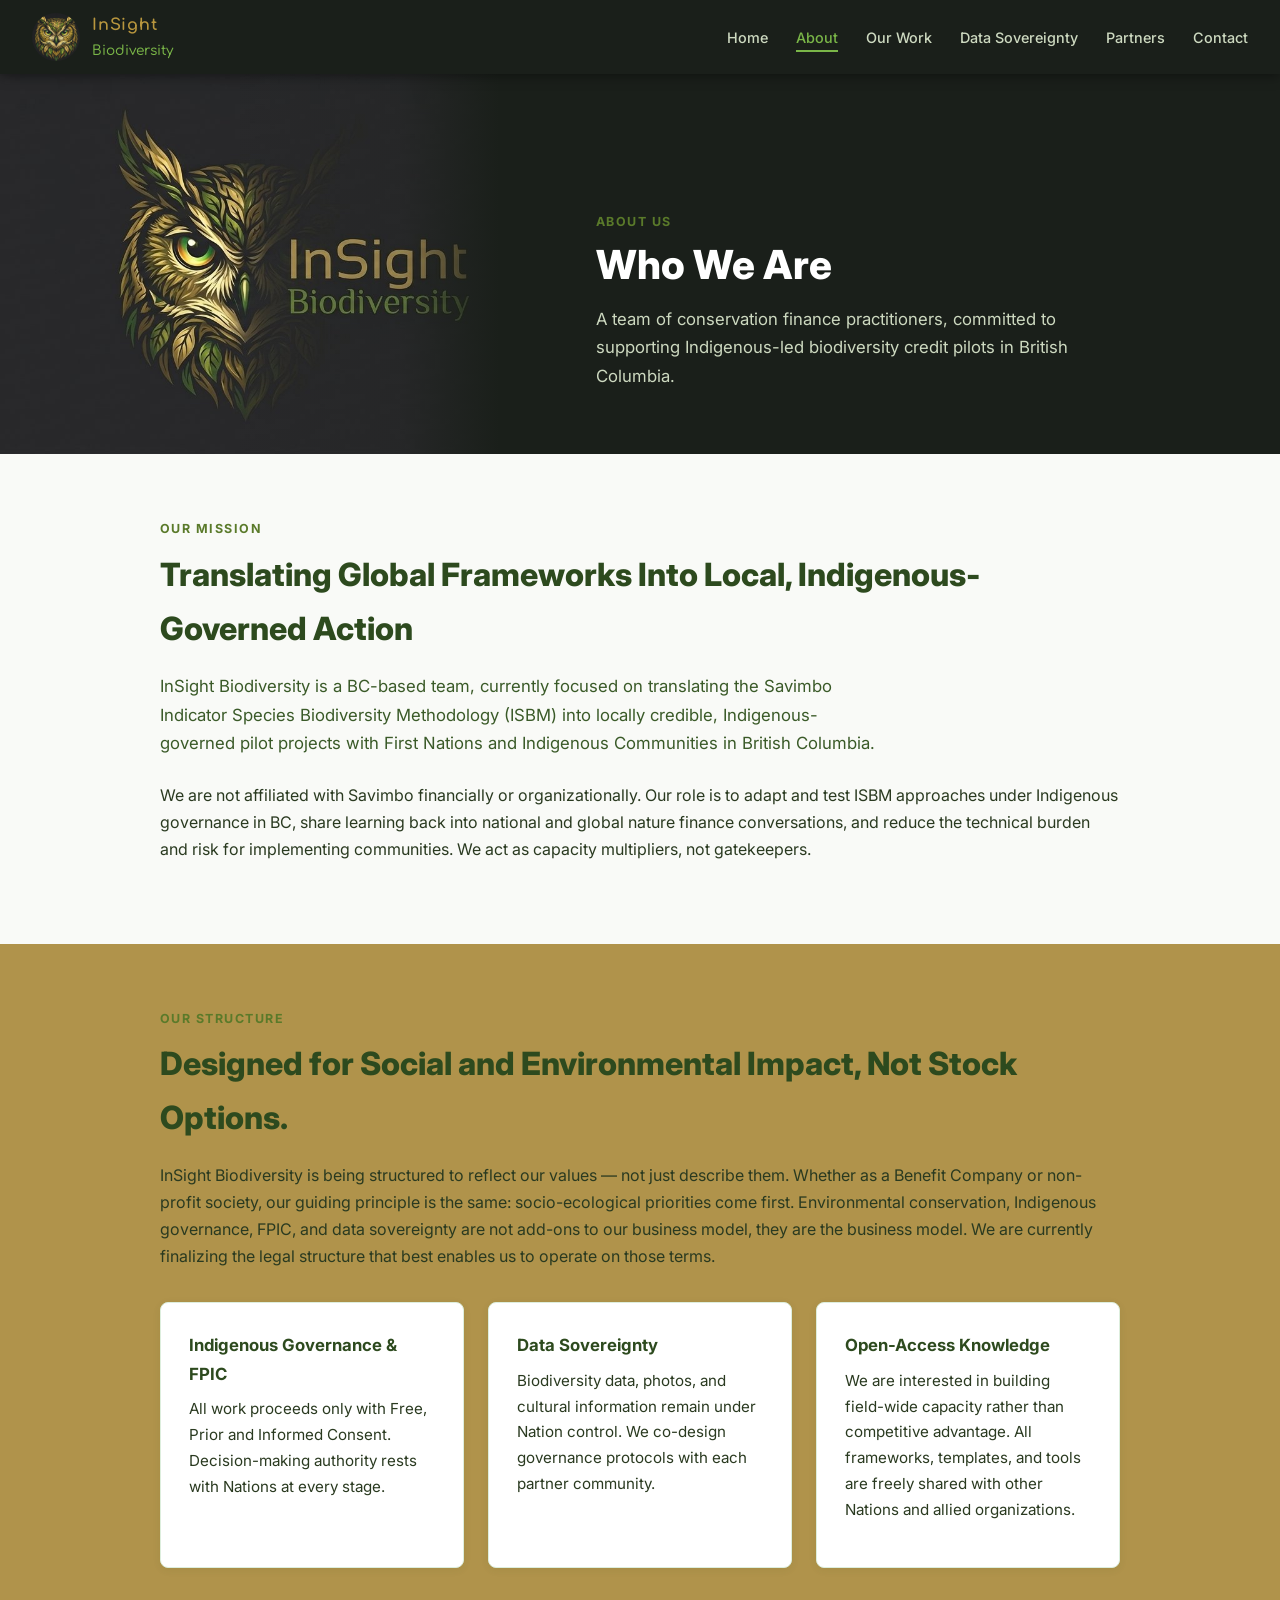
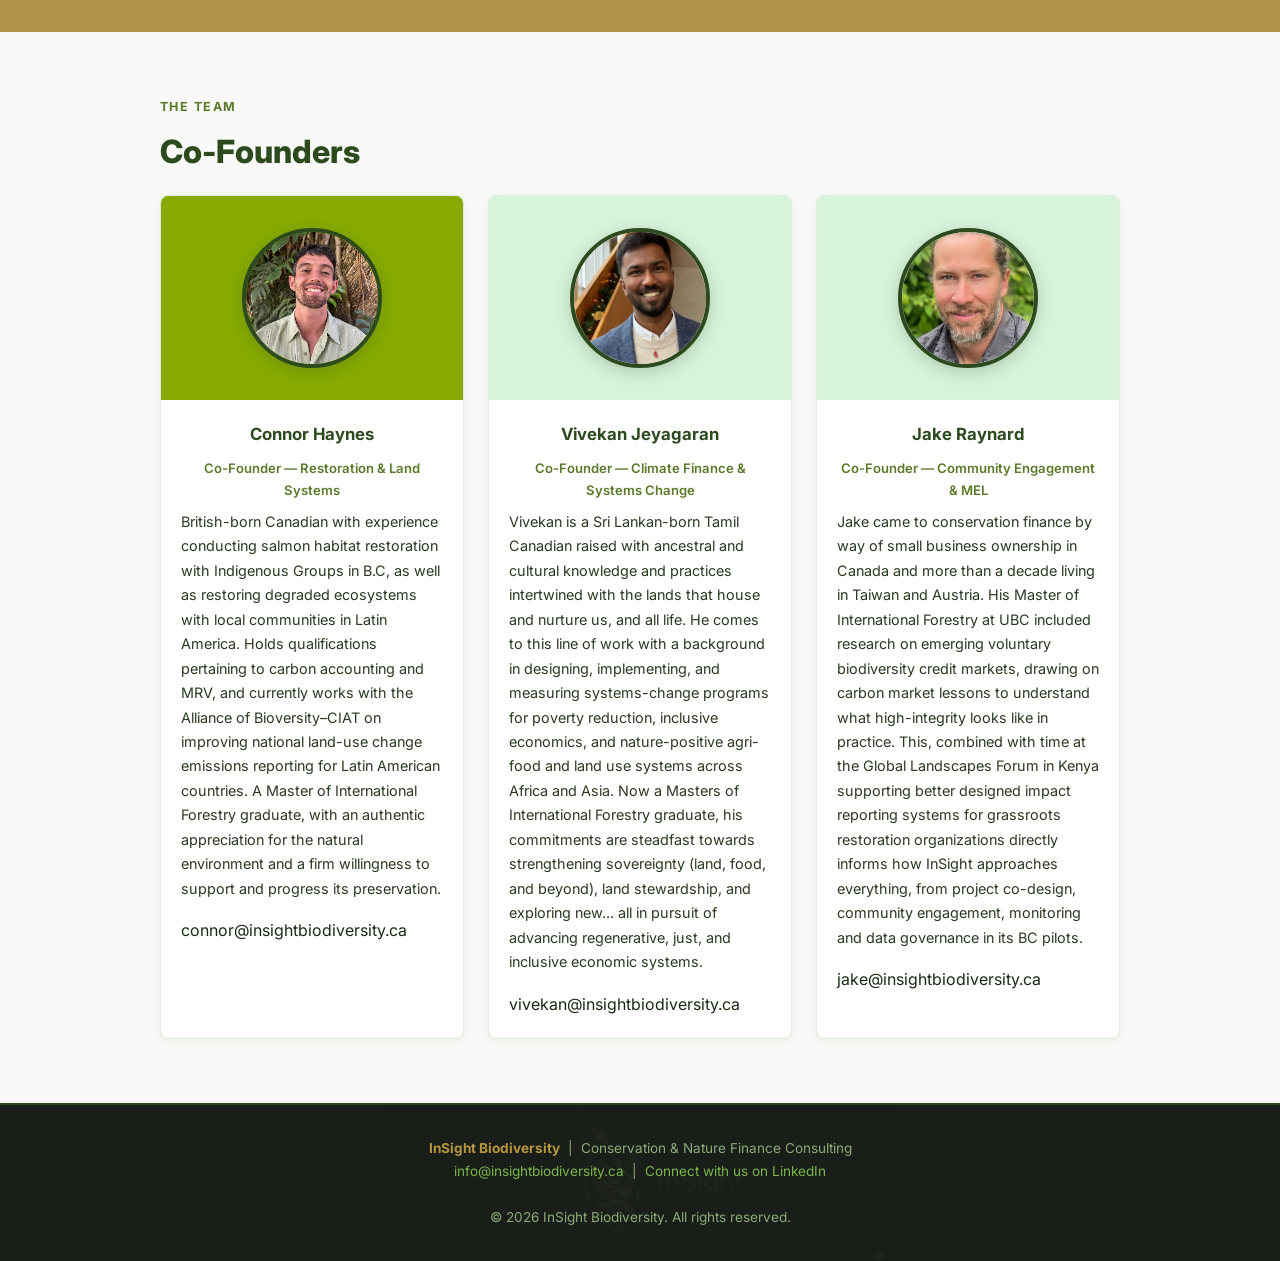
==== about.html @ 45c761d5 "Update about.html" ====
<!DOCTYPE html>
<html lang="en">
<head>
  <meta charset="UTF-8">
  <meta name="viewport" content="width=device-width, initial-scale=1.0">
  <title>Home &mdash; InSight Biodiversity</title>
  <link rel="stylesheet" href="style.css">
  <link rel="preconnect" href="https://fonts.googleapis.com">
  <link rel="preconnect" href="https://fonts.gstatic.com" crossorigin>
  <link href="https://fonts.googleapis.com/css2?family=Comfortaa:wght@300..700&family=Inter:wght@400;500;600;700;800&display=swap" rel="stylesheet">
</head>
<body>
<nav>
  <div class="nav-logo">
    <img src="owl-logo-close.jpg" alt="InSight Biodiversity">
    <div class="nav-logo-text">
     <div class="top" style="font-family:'Comfortaa', sans-serif;">InSight</div>
<div class="bottom" style="font-family:'Comfortaa', sans-serif;">Biodiversity</div>

    </div>
  </div>
  <ul class="nav-links" id="navLinks">
    <li><a href="index.html">Home</a></li>
<li><a href="about.html" class="active">About</a></li>
<li><a href="work.html">Our Work</a></li>
<li><a href="data-sovereignty.html">Data Sovereignty</a></li>
<li><a href="partners.html">Partners</a></li>
<li><a href="contact.html">Contact</a></li>
  </ul>
  <div class="nav-toggle" onclick="document.getElementById('navLinks').classList.toggle('open')">
    <span></span><span></span><span></span>
  </div>
</nav>
<section style="background:var(--dark);padding:0;overflow:hidden;">
  <div style="display:flex;flex-wrap:wrap;min-height:380px;">
    <!-- Left: owl image panel -->
    <div style="flex:0 0 500px;min-height:380px;
                background:url('owl-logo.jpg') center/cover no-repeat;
                position:relative;order:0;">
      <div style="position:absolute;inset:0;
                  background:linear-gradient(to left,var(--dark) 0%,rgba(26,31,26,0.15) 20%,rgba(26,31,26,0.0) 55%);"></div>
    </div>
    <!-- Right: text -->
    <div style="flex:1 1 340px;padding:4rem 3rem 4rem 6rem;display:flex;
                flex-direction:column;justify-content:flex-end;order:1;">
      <p class="section-label">About Us</p>
      <h1 style="color:white;font-size:clamp(1.6rem,3.2vw,2.5rem);
                 font-weight:800;line-height:1.2;margin-bottom:1rem;">Who We Are</h1>
      <p style="color:#cdd9c0;font-size:1.05rem;max-width:500px;margin-bottom:0;">A team of conservation finance practitioners, committed to supporting Indigenous-led biodiversity credit pilots in British Columbia.</p>
      
    </div>
  </div>
</section>
<section>
  <div class="section-inner">
    <p class="section-label">Our Mission</p>
    <h2>Translating Global Frameworks Into Local, Indigenous-Governed Action</h2>
    <p class="lead">InSight Biodiversity is a BC-based team, currently focused on translating the Savimbo Indicator Species Biodiversity Methodology (ISBM) into locally credible, Indigenous-governed pilot projects with First Nations and Indigenous Communities in British Columbia.</p>
    <p>We are not affiliated with Savimbo financially or organizationally. Our role is to adapt and test ISBM approaches under Indigenous governance in BC, share learning back into national and global nature finance conversations, and reduce the technical burden and risk for implementing communities. We act as capacity multipliers, not gatekeepers.</p>
  </div>
</section>

<section class="section-light" style="background:#b0934b;">
  <div class="section-inner">
    <p class="section-label">Our Structure</p>
    <h2>Designed for Social and Environmental Impact, Not Stock Options.

 </h2>
    <p>InSight Biodiversity is being structured to reflect our values — not just describe them. Whether as a Benefit Company or non-profit society, our guiding principle is the same: socio-ecological priorities come first. Environmental conservation, Indigenous governance, FPIC, and data sovereignty are not add-ons to our business model, they are the business model. We are currently finalizing the legal structure that best enables us to operate on those terms.</p>
    <div class="card-grid-2" style="margin-top:2rem">
      <div class="card"><h3>Indigenous Governance &amp; FPIC</h3><p>All work proceeds only with Free, Prior and Informed Consent. Decision-making authority rests with Nations at every stage.</p></div>
      <div class="card"><h3>Data Sovereignty</h3><p>Biodiversity data, photos, and cultural information remain under Nation control. We co-design governance protocols with each partner community.</p></div>
      <div class="card"><h3>Open-Access Knowledge</h3><p>We are interested in building field-wide capacity rather than competitive advantage. All frameworks, templates, and tools are freely shared with other Nations and allied organizations.</p></div>
      
    </div>
  </div>
</section>

<section>
  <div class="section-inner">
    <p class="section-label">The Team</p>
    <h2>Co-Founders</h2>
    <div class="team-grid">
      <div class="team-card">
        <div style="background:#88AA00;padding:2rem;text-align:center;">
          <img src="connor-haynes.jpg" alt="Connor Haynes" style="width:140px;height:140px;object-fit:cover;border-radius:50%;display:block;margin:0 auto;border:4px solid var(--forest);box-shadow:0 4px 16px rgba(45,74,30,0.25);">
        </div>
        <div class="team-info">
          <h3 style="text-align:center">Connor Haynes</h3>
          <p class="role" style="text-align:center">Co-Founder &mdash; Restoration &amp; Land Systems</p>
          <p style="font-size:0.9rem">British-born Canadian with experience conducting salmon habitat restoration with Indigenous Groups in B.C, as well as restoring degraded ecosystems with local communities in Latin America. Holds qualifications pertaining to carbon accounting and MRV, and currently works with the Alliance of Bioversity–CIAT on improving national land-use change emissions reporting for Latin American countries. A Master of International Forestry graduate, with an authentic appreciation for the natural environment and a firm willingness to support and progress its preservation.</p>
       <a href="mailto:connor@insightbiodiversity.ca">connor@insightbiodiversity.ca</a>
        </div>
      </div>
      <div class="team-card">
        <div style="background:var(--light);padding:2rem;text-align:center;">
          <img src="vivekan-jeyagaran.jpg" alt="Vivekan Jeyagaran" style="width:140px;height:140px;object-fit:cover;border-radius:50%;display:block;margin:0 auto;border:4px solid var(--forest);box-shadow:0 4px 16px rgba(45,74,30,0.25);">
        </div>
        <div class="team-info">
          <h3 style="text-align:center">Vivekan Jeyagaran</h3>
          <p class="role" style="text-align:center">Co-Founder &mdash; Climate Finance &amp; Systems Change</p>
          <p style="font-size:0.9rem">Vivekan is a Sri Lankan-born Tamil Canadian raised with ancestral and cultural knowledge and practices intertwined with the lands that house and nurture us, and all life. He comes to this line of work with a background in designing, implementing, and measuring systems-change programs for poverty reduction, inclusive economics, and nature-positive agri-food and land use systems across Africa and Asia. Now a Masters of International Forestry graduate, his commitments are steadfast towards strengthening sovereignty (land, food, and beyond), land stewardship, and exploring new... all in pursuit of advancing regenerative, just, and inclusive economic systems.</p>
       <a href="mailto:vivekan@insightbiodiversity.ca">vivekan@insightbiodiversity.ca</a>
        </div>
      </div>
      <div class="team-card">
        <div style="background:var(--light);padding:2rem;text-align:center;">
          <img src="jake-raynard.jpg" alt="Jake Raynard" style="width:140px;height:140px;object-fit:cover;border-radius:50%;display:block;margin:0 auto;border:4px solid var(--forest);box-shadow:0 4px 16px rgba(45,74,30,0.25);">
        </div>
        <div class="team-info">
          <h3 style="text-align:center">Jake Raynard</h3>
          <p class="role" style="text-align:center">Co-Founder &mdash; Community Engagement &amp; MEL</p>
          <p style="font-size:0.9rem">Jake came to conservation finance by way of small business ownership in Canada and more than a decade living in Taiwan and Austria. His Master of International Forestry at UBC included research on emerging voluntary biodiversity credit markets, drawing on carbon market lessons to understand what high-integrity looks like in practice. This, combined with time at the Global Landscapes Forum in Kenya supporting better designed impact reporting systems for grassroots restoration organizations directly informs how InSight approaches everything, from project co-design, community engagement, monitoring and data governance in its BC pilots.</p>
       <a href="mailto:jake@insightbiodiversity.ca">jake@insightbiodiversity.ca</a>
        </div>
         
      </div>
    </div>
  </div>
</section>

<footer style="position:relative;overflow:hidden;">
  <div style="position:absolute;inset:0;background:url('owl-logo.jpg') center/40% no-repeat;opacity:0.04;pointer-events:none;"></div>
  <div style="position:relative;z-index:1;">
    <strong>InSight Biodiversity</strong> &nbsp;|&nbsp; Conservation & Nature Finance Consulting<br>
    <a href="mailto:info@insightbiodiversity.ca">info@insightbiodiversity.ca</a>
    &nbsp;|&nbsp;
    <a href="https://www.linkedin.com/company/insight-biodiversity/">Connect with us on LinkedIn</a><br><br>
    &copy; 2026 InSight Biodiversity. All rights reserved.
  </div>
</footer>
</body>
</html>
---- style.css ----
*, *::before, *::after { box-sizing: border-box; margin: 0; padding: 0; }
html { scroll-behavior: smooth; }
body { font-family: 'Inter', 'Segoe UI', Arial, sans-serif; background: #f9faf7; color: #1a2a14; line-height: 1.7; font-size: 16px; }
a { color: inherit; text-decoration: none; }
img { max-width: 100%; display: block; }
:root { --dark:#1a1f1a; --forest:#2d4a1e; --mid:#5a7a2a; --gold:#b8963e; --lime:#7ab648; --light:#d8f3dc; --offwhite:#f9faf7; --white:#ffffff; }

nav { position:sticky; top:0; z-index:100; background:var(--dark); display:flex; align-items:center; justify-content:space-between; padding:0.75rem 2rem; box-shadow:0 2px 12px rgba(0,0,0,0.4); }
.nav-logo { display:flex; align-items:center; gap:0.75rem; }
.nav-logo img { height:48px; width:48px; border-radius:50%; object-fit:cover; }
.nav-logo-text .top { font-size:1rem; font-weight:700; color:var(--gold); letter-spacing:0.05em; }
.nav-logo-text .bottom { font-size:0.85rem; font-weight:500; color:var(--lime); }
.nav-links { display:flex; gap:1.75rem; list-style:none; }
.nav-links a { color:#cdd9c0; font-size:0.9rem; font-weight:500; padding:0.25rem 0; border-bottom:2px solid transparent; transition:color 0.2s,border-color 0.2s; }
.nav-links a:hover, .nav-links a.active { color:var(--lime); border-bottom-color:var(--lime); }
.nav-toggle { display:none; flex-direction:column; gap:5px; cursor:pointer; }
.nav-toggle span { display:block; width:26px; height:2px; background:var(--gold); border-radius:2px; }

.hero { background:linear-gradient(135deg,var(--dark) 0%,var(--forest) 60%,var(--mid) 100%); color:var(--white); padding:6rem 2rem 5rem; text-align:center; }
.hero-inner { max-width:780px; margin:0 auto; }
.hero h1 { font-size:clamp(1.8rem,4vw,2.8rem); font-weight:800; line-height:1.2; margin-bottom:1rem; }
.hero h1 span { color:var(--lime); }
.hero .sub { font-size:1.05rem; color:#cdd9c0; max-width:600px; margin:0 auto 2rem; }
.btn { display:inline-block; padding:0.75rem 2rem; border-radius:4px; font-weight:700; font-size:0.95rem; cursor:pointer; transition:opacity 0.2s; border:none; }
.btn:hover { opacity:0.85; }
.btn-primary { background:var(--lime); color:var(--dark); }
.btn-outline { background:transparent; color:var(--lime); border:2px solid var(--lime); margin-left:1rem; }

section { padding:4rem 2rem; }
.section-inner { max-width:960px; margin:0 auto; }
.section-label { font-size:0.78rem; font-weight:700; letter-spacing:0.12em; text-transform:uppercase; color:var(--mid); margin-bottom:0.5rem; }
h2 { font-size:clamp(1.4rem,3vw,2rem); font-weight:800; color:var(--forest); margin-bottom:1rem; }
h3 { font-size:1.05rem; font-weight:700; color:var(--forest); margin-bottom:0.5rem; }
p { margin-bottom:1rem; color:#2a3a20; }
.lead { font-size:1.05rem; color:#3a5a28; max-width:720px; margin-bottom:1.5rem; }

.card-grid-3 { display:grid; grid-template-columns:repeat(auto-fit,minmax(240px,1fr)); gap:1.5rem; }
.card-grid-2 { display:grid; grid-template-columns:repeat(auto-fit,minmax(300px,1fr)); gap:1.5rem; }
.card { background:var(--white); border-radius:8px; padding:1.75rem; border:1px solid #ddeedd; box-shadow:0 2px 8px rgba(45,74,30,0.07); transition:transform 0.2s,box-shadow 0.2s; }
.card:hover { transform:translateY(-3px); box-shadow:0 6px 18px rgba(45,74,30,0.13); }
.card-icon { font-size:1.8rem; margin-bottom:0.75rem; }
.card h3 { color:var(--forest); }
.card p { font-size:0.95rem; }

.callout { background:var(--forest); color:var(--white); border-left:5px solid var(--gold); border-radius:6px; padding:1.5rem 2rem; margin:2rem 0; font-size:1.05rem; font-style:italic; line-height:1.6; }
.callout cite { display:block; margin-top:0.75rem; font-size:0.85rem; font-style:normal; color:var(--lime); }

.steps { display:flex; flex-wrap:wrap; gap:1.25rem; margin:2rem 0; }
.step { flex:1 1 180px; background:var(--light); border-radius:8px; padding:1.25rem; text-align:center; }
.step-num { display:inline-block; width:36px; height:36px; border-radius:50%; background:var(--forest); color:var(--white); font-weight:800; line-height:36px; font-size:0.95rem; margin-bottom:0.75rem; }
.step h3 { font-size:0.95rem; }

.team-grid { display:grid; grid-template-columns:repeat(auto-fit,minmax(260px,1fr)); gap:1.5rem; }
.team-card { background:var(--white); border-radius:8px; overflow:hidden; border:1px solid #ddeedd; box-shadow:0 2px 8px rgba(45,74,30,0.07); }
.team-photo { background:var(--light); height:160px; display:flex; align-items:center; justify-content:center; color:var(--mid); font-size:0.85rem; font-style:italic; }
.team-info { padding:1.25rem; }
.team-info .role { font-size:0.82rem; color:var(--mid); font-weight:600; margin-bottom:0.5rem; }

.partner-cards { display:flex; flex-wrap:wrap; gap:1.5rem; margin-top:1.5rem; }
.partner-card { background:var(--white); border:1px solid #ddeedd; border-radius:8px; padding:1.5rem 2rem; box-shadow:0 2px 8px rgba(45,74,30,0.07); min-width:200px; }
.partner-card h3 { color:var(--forest); margin-bottom:0.4rem; }
.partner-card p { font-size:0.9rem; margin:0; }

.ocap-grid { display:grid; grid-template-columns:repeat(auto-fit,minmax(200px,1fr)); gap:1.25rem; margin:1.5rem 0; }
.ocap-card { background:var(--forest); color:var(--white); border-radius:8px; padding:1.5rem; }
.ocap-card .letter { font-size:2.5rem; font-weight:900; color:var(--lime); line-height:1; margin-bottom:0.5rem; }
.ocap-card h3 { color:var(--white); font-size:1rem; margin-bottom:0.4rem; }
.ocap-card p { color:#cdd9c0; font-size:0.9rem; margin:0; }

.care-grid { display:grid; grid-template-columns:repeat(auto-fit,minmax(200px,1fr)); gap:1.25rem; margin:1.5rem 0; }
.care-card { background:var(--light); border-radius:8px; padding:1.5rem; border-left:4px solid var(--gold); }
.care-card .letter { font-size:2rem; font-weight:900; color:var(--gold); line-height:1; margin-bottom:0.5rem; }
.care-card h3 { color:var(--forest); font-size:1rem; margin-bottom:0.4rem; }
.care-card p { color:#3a5a28; font-size:0.9rem; margin:0; }

.contact-form { background:var(--white); border-radius:8px; padding:2rem; border:1px solid #ddeedd; max-width:600px; }
.form-group { margin-bottom:1.25rem; }
label { display:block; font-size:0.88rem; font-weight:600; color:var(--forest); margin-bottom:0.4rem; }
input, textarea { width:100%; padding:0.65rem 0.9rem; border:1px solid #ccddc0; border-radius:4px; font-family:inherit; font-size:0.95rem; color:var(--dark); background:var(--offwhite); transition:border-color 0.2s; }
input:focus, textarea:focus { outline:none; border-color:var(--mid); }
textarea { min-height:130px; resize:vertical; }

.section-dark { background:var(--dark); color:var(--white); }
.section-dark h2 { color:var(--lime); }
.section-dark h3 { color:var(--gold); }
.section-dark p { color:#cdd9c0; }
.section-dark .section-label { color:var(--gold); }
.section-light { background:var(--light); }

footer { background:var(--dark); color:#8aaa78; text-align:center; padding:2rem; font-size:0.85rem; border-top:2px solid var(--forest); }
footer a { color:var(--lime); }
footer strong { color:var(--gold); }

@media (max-width:700px) {
  .nav-links { display:none; flex-direction:column; position:absolute; top:68px; left:0; right:0; background:var(--dark); padding:1rem 2rem; gap:1rem; }
  .nav-links.open { display:flex; }
  .nav-toggle { display:flex; }
  .steps { flex-direction:column; }
}
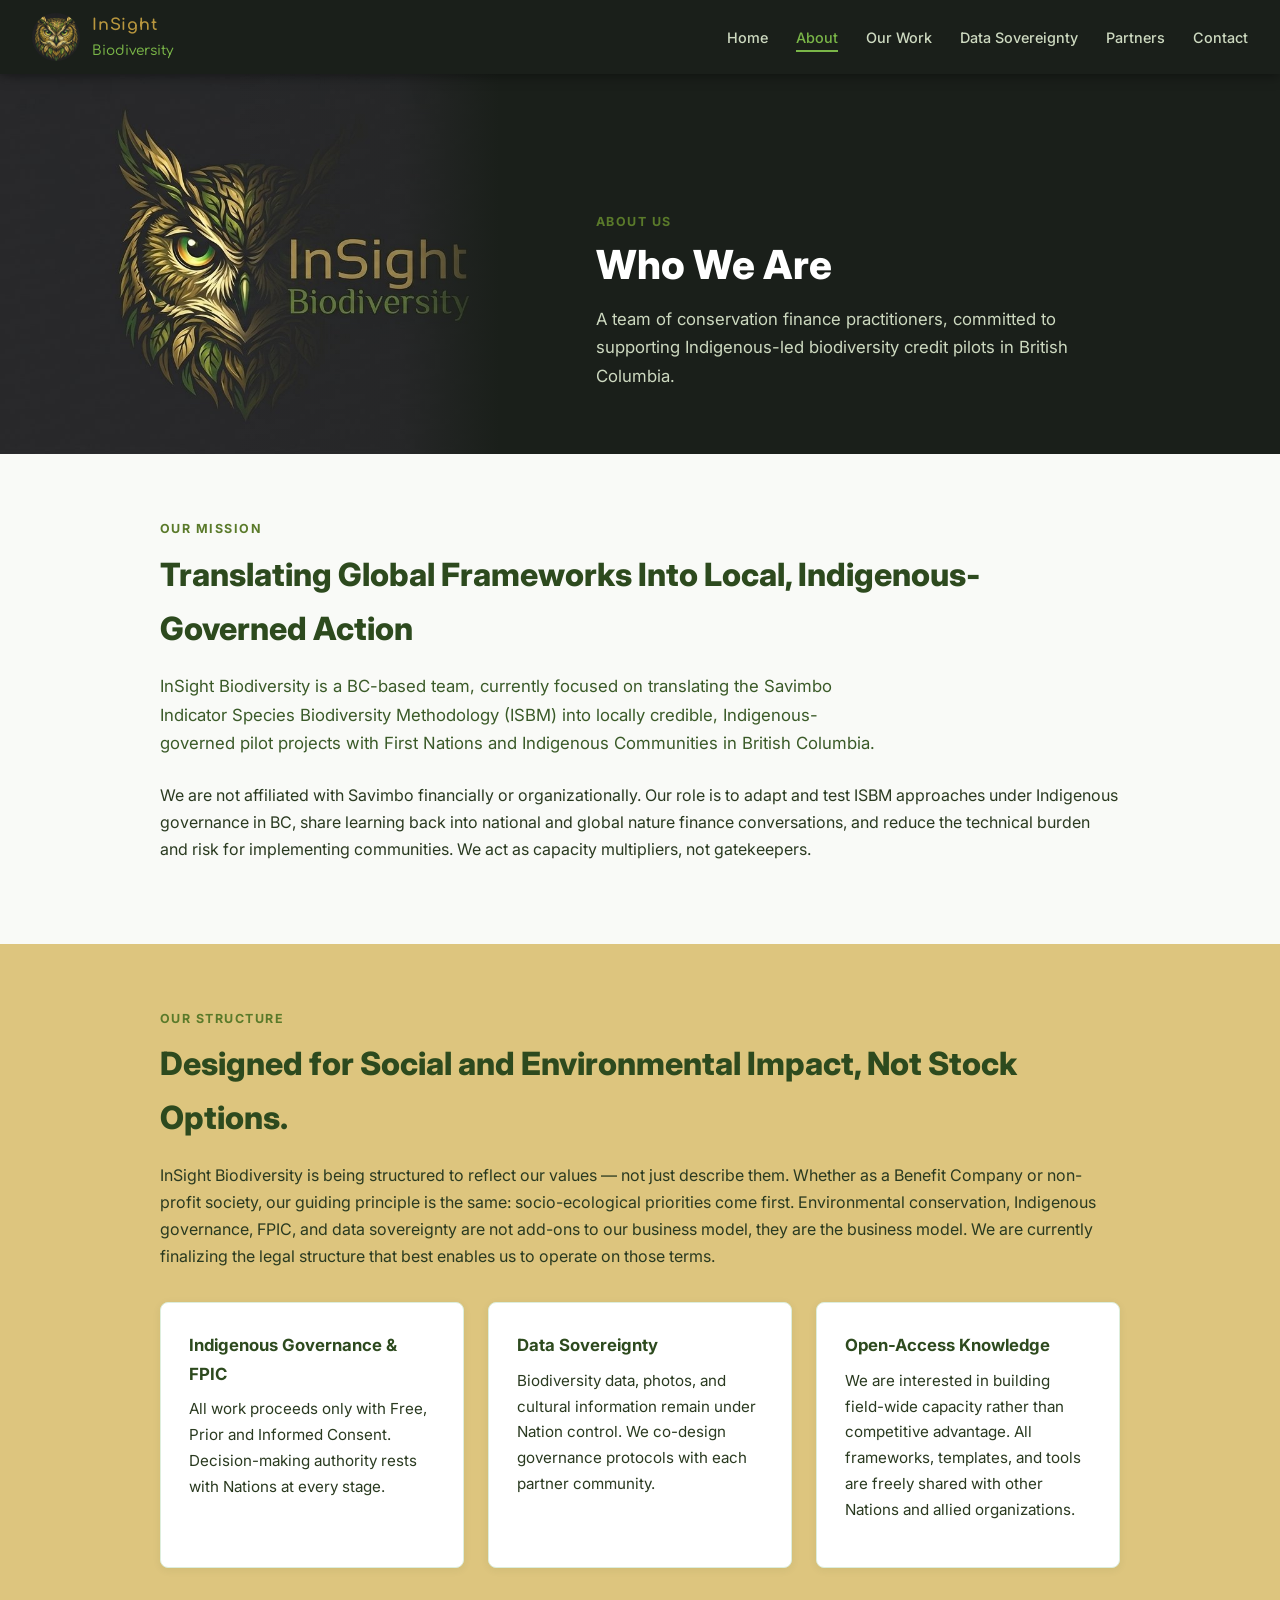
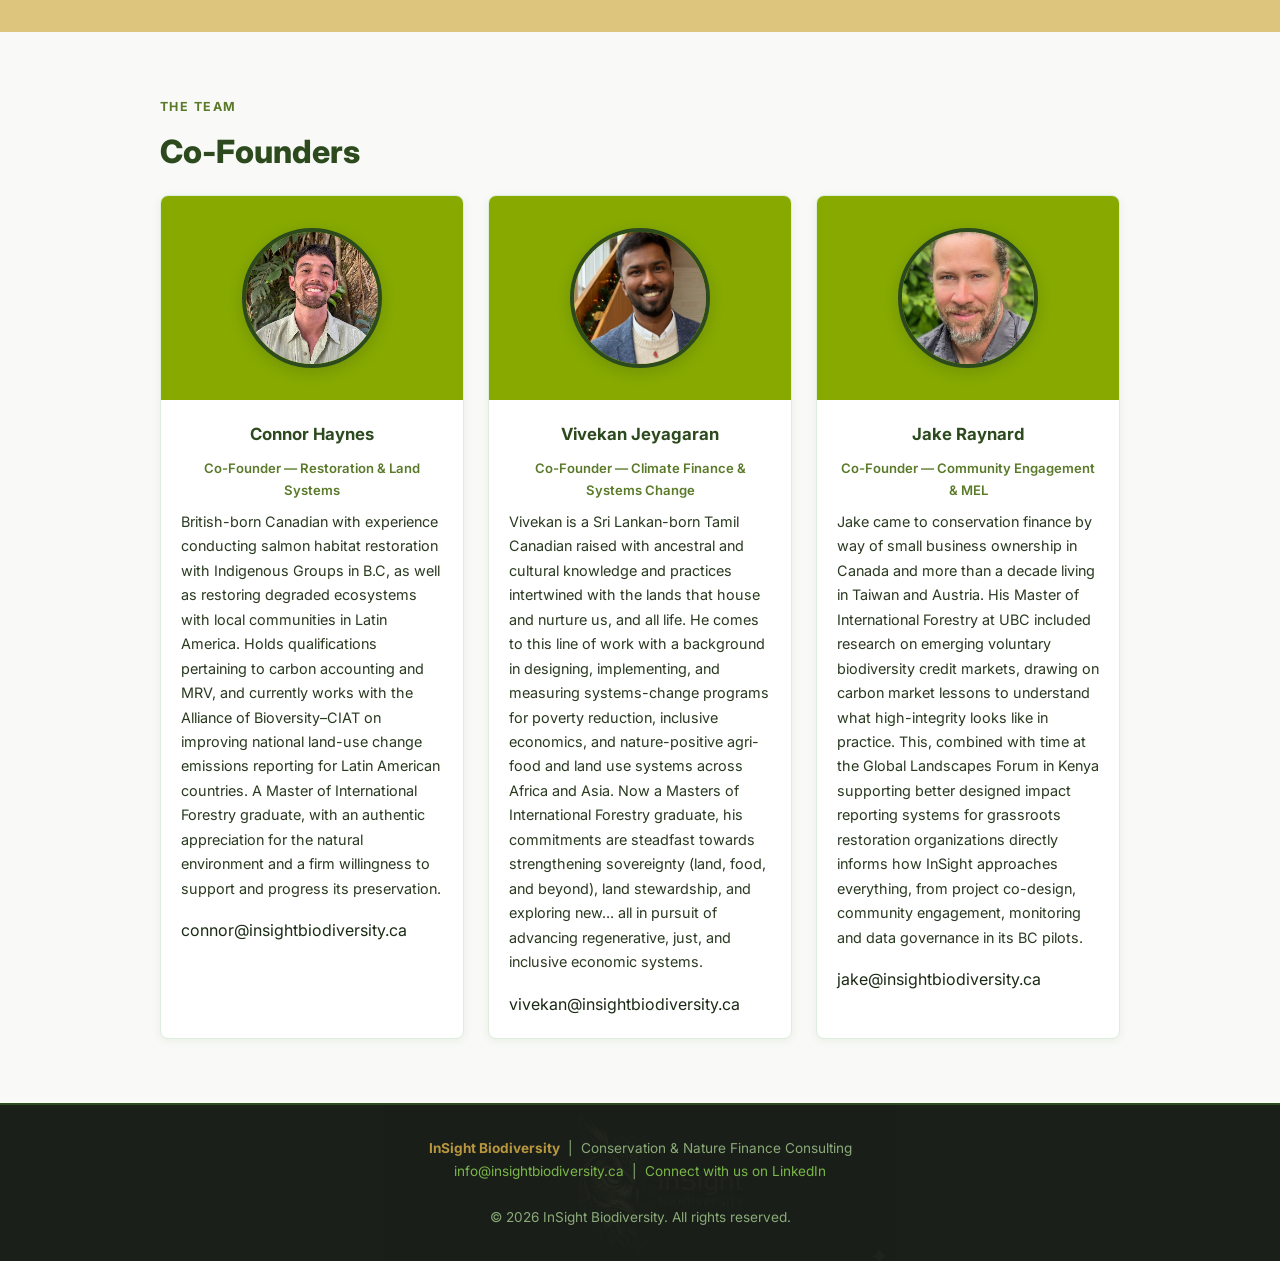
==== commit 162530d5: "Update about.html" ====
--- a/about.html
+++ b/about.html
@@ -60,7 +60,7 @@
   </div>
 </section>
 
-<section class="section-light" style="background:#b0934b;">
+<section class="section-light" style="background:#ddc57e;">
   <div class="section-inner">
     <p class="section-label">Our Structure</p>
     <h2>Designed for Social and Environmental Impact, Not Stock Options.
@@ -93,7 +93,7 @@
         </div>
       </div>
       <div class="team-card">
-        <div style="background:var(--light);padding:2rem;text-align:center;">
+        <div style="background:#88AA00;padding:2rem;text-align:center;">
           <img src="vivekan-jeyagaran.jpg" alt="Vivekan Jeyagaran" style="width:140px;height:140px;object-fit:cover;border-radius:50%;display:block;margin:0 auto;border:4px solid var(--forest);box-shadow:0 4px 16px rgba(45,74,30,0.25);">
         </div>
         <div class="team-info">
@@ -104,7 +104,7 @@
         </div>
       </div>
       <div class="team-card">
-        <div style="background:var(--light);padding:2rem;text-align:center;">
+        <div style="background:#88AA00;padding:2rem;text-align:center;">
           <img src="jake-raynard.jpg" alt="Jake Raynard" style="width:140px;height:140px;object-fit:cover;border-radius:50%;display:block;margin:0 auto;border:4px solid var(--forest);box-shadow:0 4px 16px rgba(45,74,30,0.25);">
         </div>
         <div class="team-info">
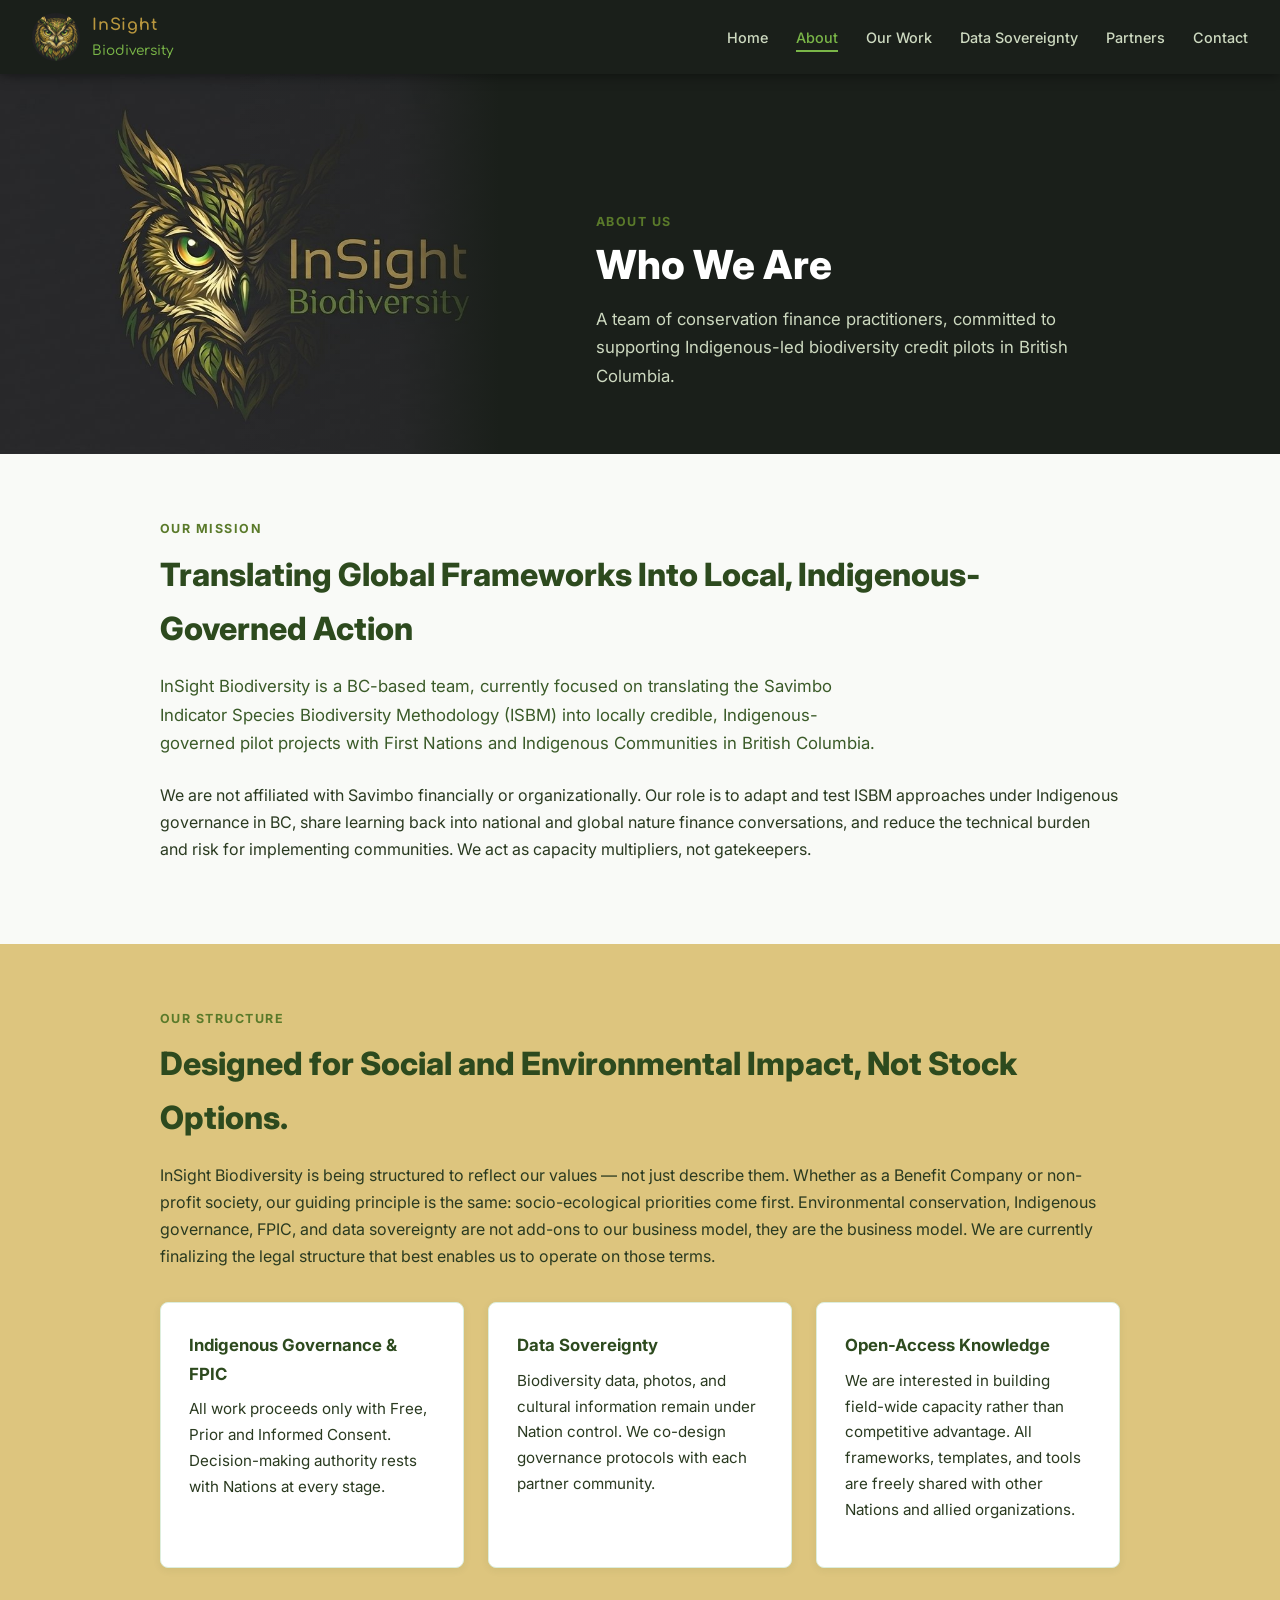
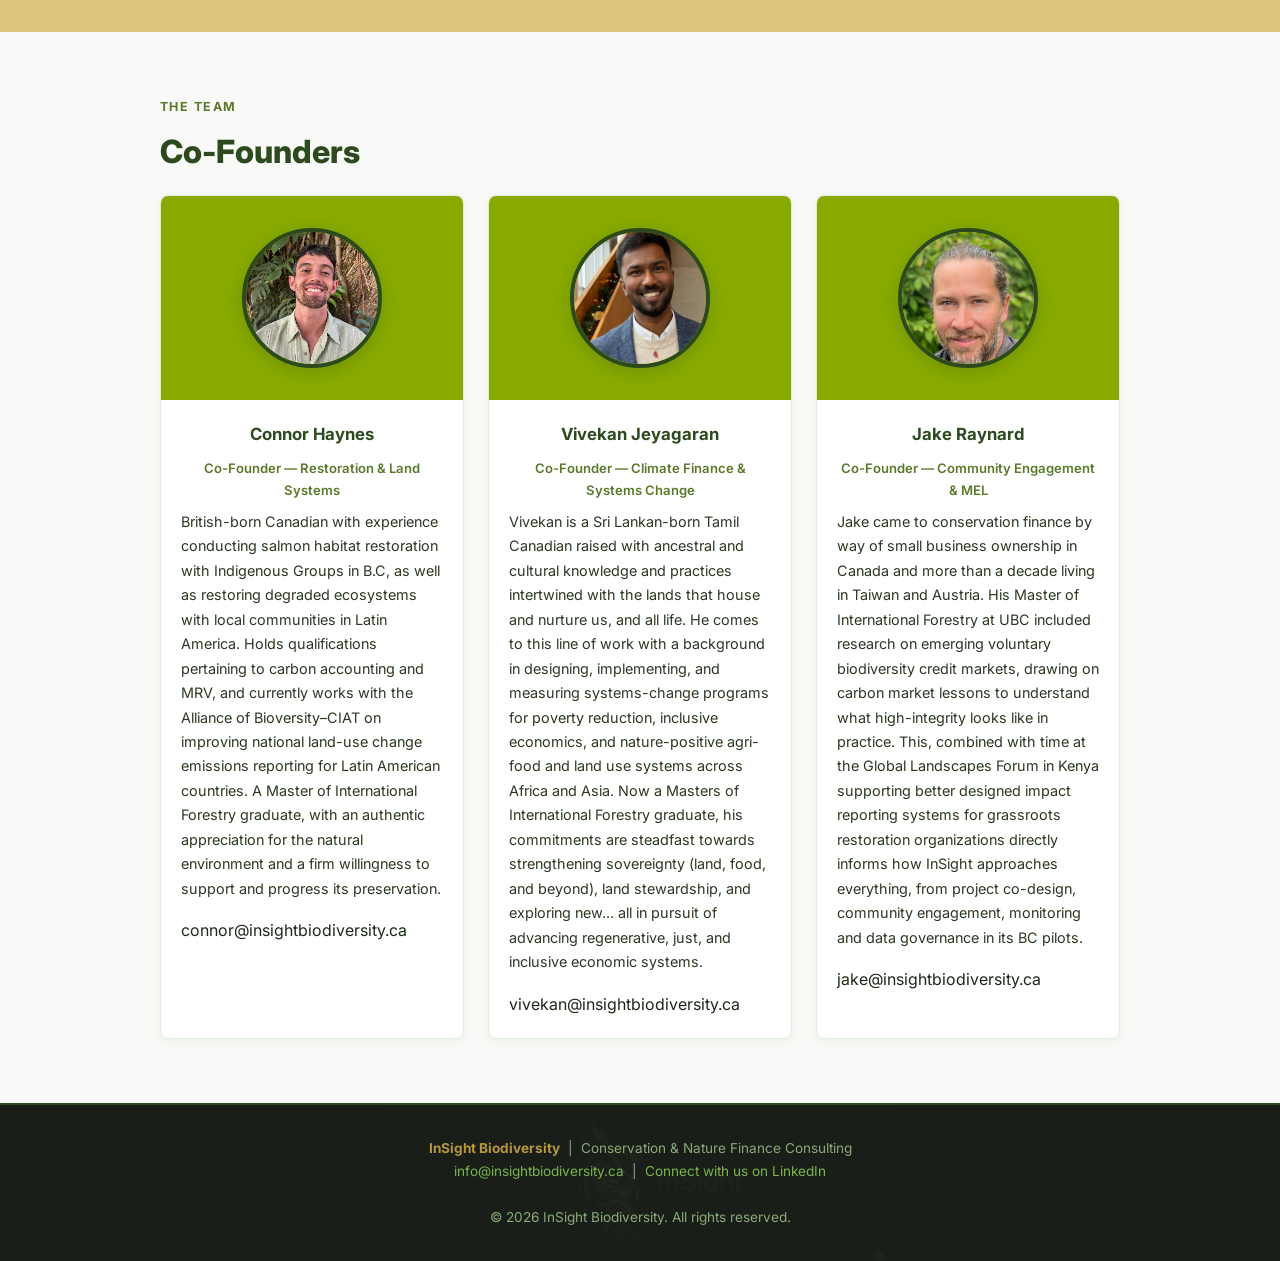
==== commit 18a45d7d: "Update about.html" ====
--- a/about.html
+++ b/about.html
@@ -105,7 +105,7 @@
       </div>
       <div class="team-card">
         <div style="background:#88AA00;padding:2rem;text-align:center;">
-          <img src="jake-raynard.jpg" alt="Jake Raynard" style="width:140px;height:140px;object-fit:cover;border-radius:50%;display:block;margin:0 auto;border:4px solid var(--forest);box-shadow:0 4px 16px rgba(45,74,30,0.25);">
+          <img src="jake-raynard.jpg" alt="Jake Raynard" style="width:140px;height:140px;object-fit:cover;object-position:center top; border-radius:50%;display:block;margin:0 auto;border:4px solid var(--forest);box-shadow:0 4px 16px rgba(45,74,30,0.25);">
         </div>
         <div class="team-info">
           <h3 style="text-align:center">Jake Raynard</h3>
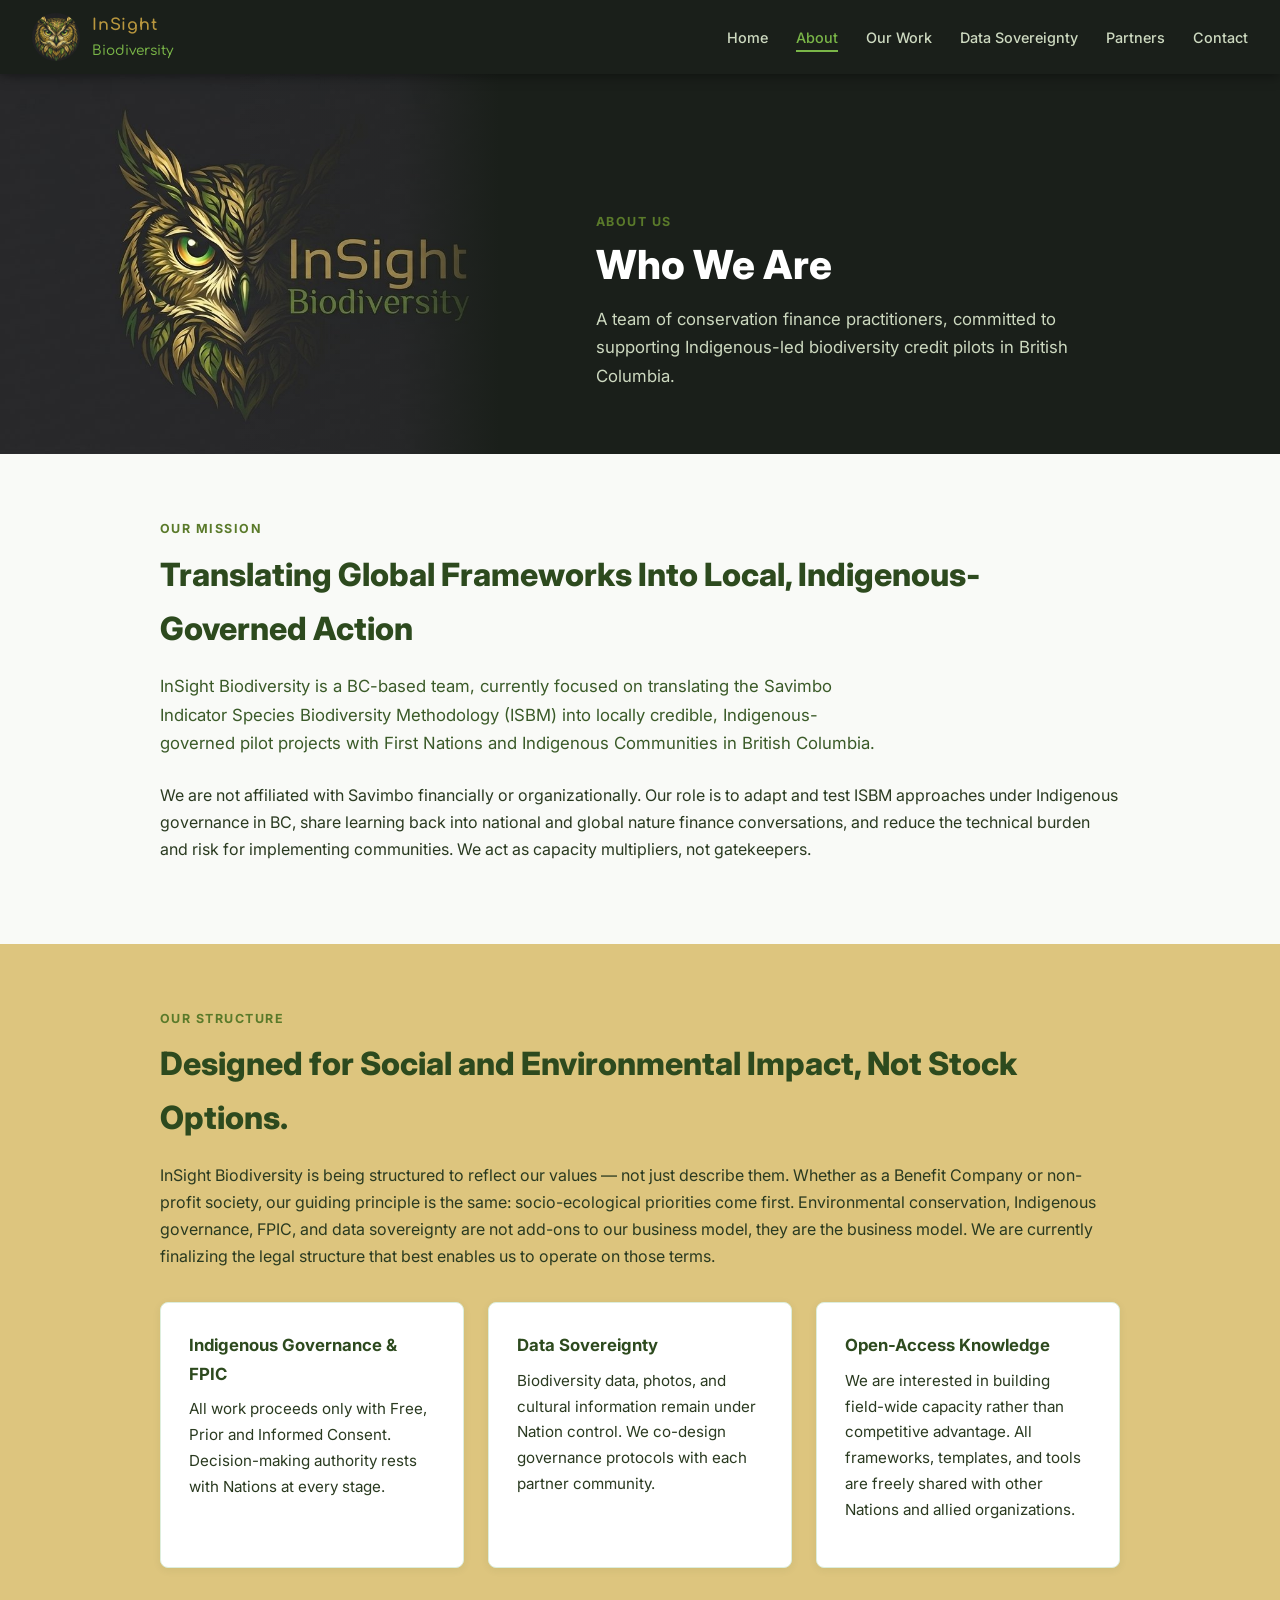
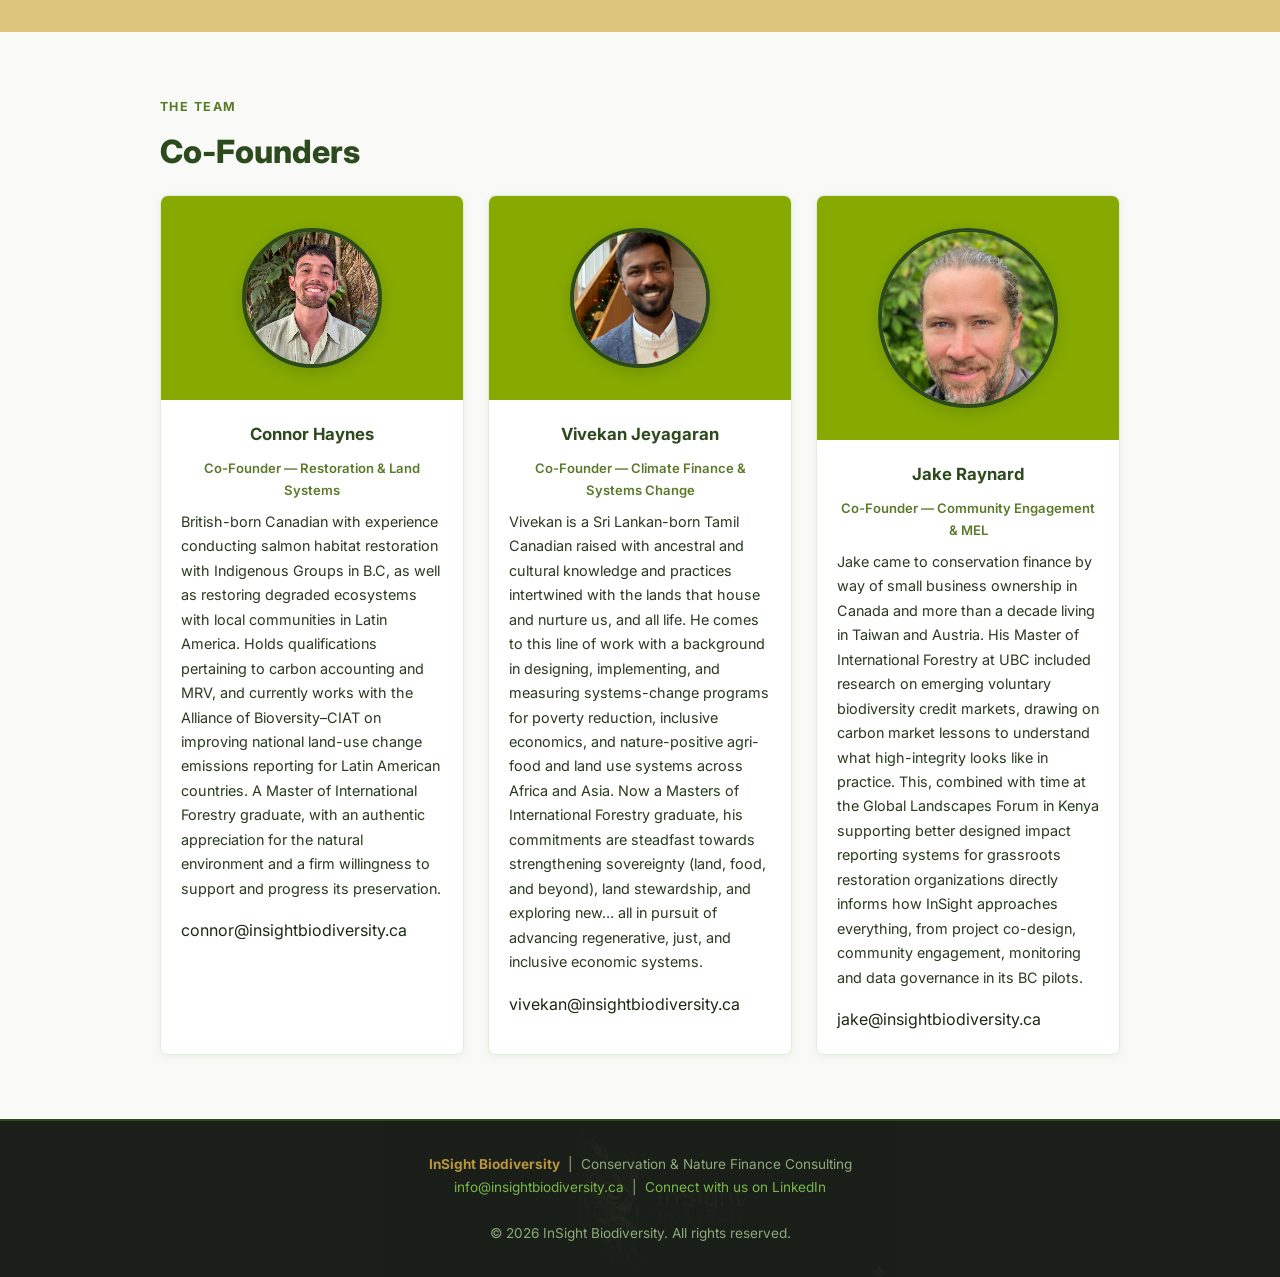
==== commit 326d8244: "Update about.html" ====
--- a/about.html
+++ b/about.html
@@ -105,7 +105,7 @@
       </div>
       <div class="team-card">
         <div style="background:#88AA00;padding:2rem;text-align:center;">
-          <img src="jake-raynard.jpg" alt="Jake Raynard" style="width:140px;height:140px;object-fit:cover;object-position:center top; border-radius:50%;display:block;margin:0 auto;border:4px solid var(--forest);box-shadow:0 4px 16px rgba(45,74,30,0.25);">
+          <img src="jake-raynard.jpg" alt="Jake Raynard" style="width:180px;height:180px;object-fit:cover;object-position:center top; border-radius:50%;display:block;margin:0 auto;border:4px solid var(--forest);box-shadow:0 4px 16px rgba(45,74,30,0.25);">
         </div>
         <div class="team-info">
           <h3 style="text-align:center">Jake Raynard</h3>
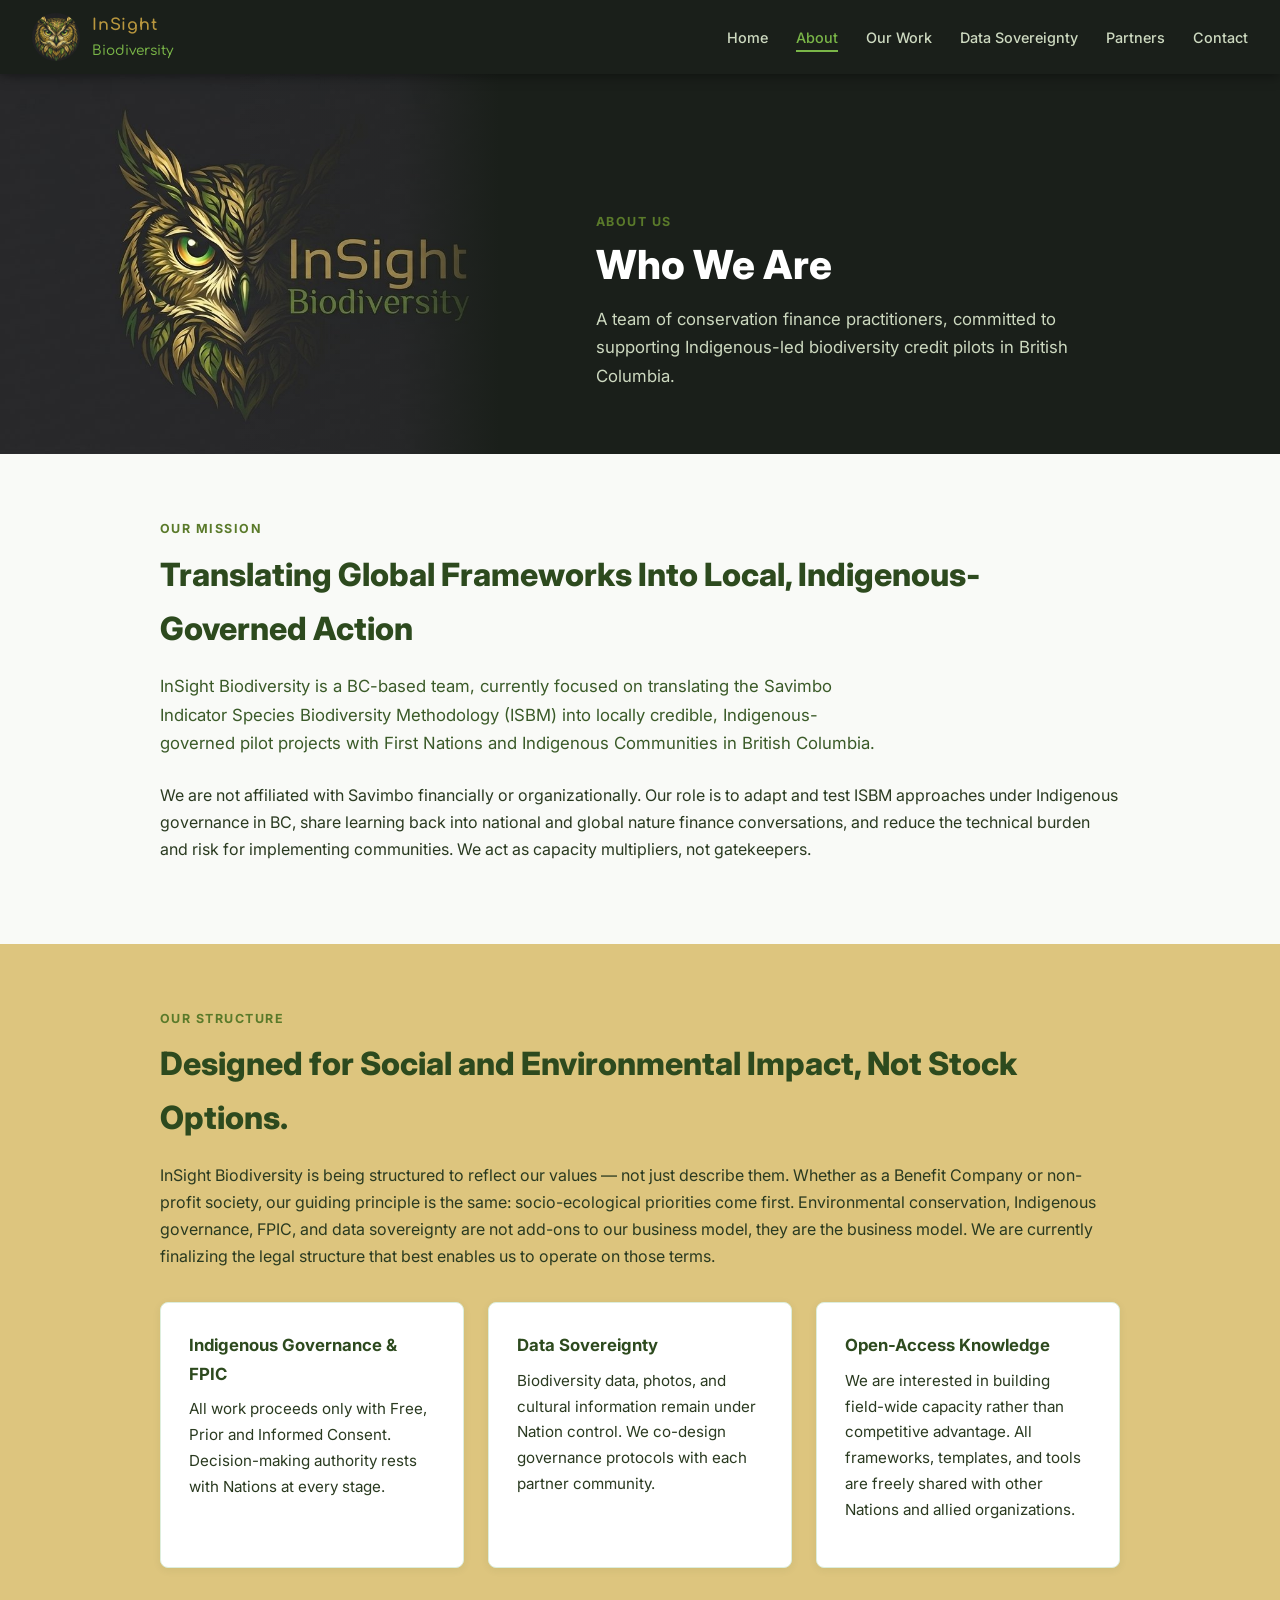
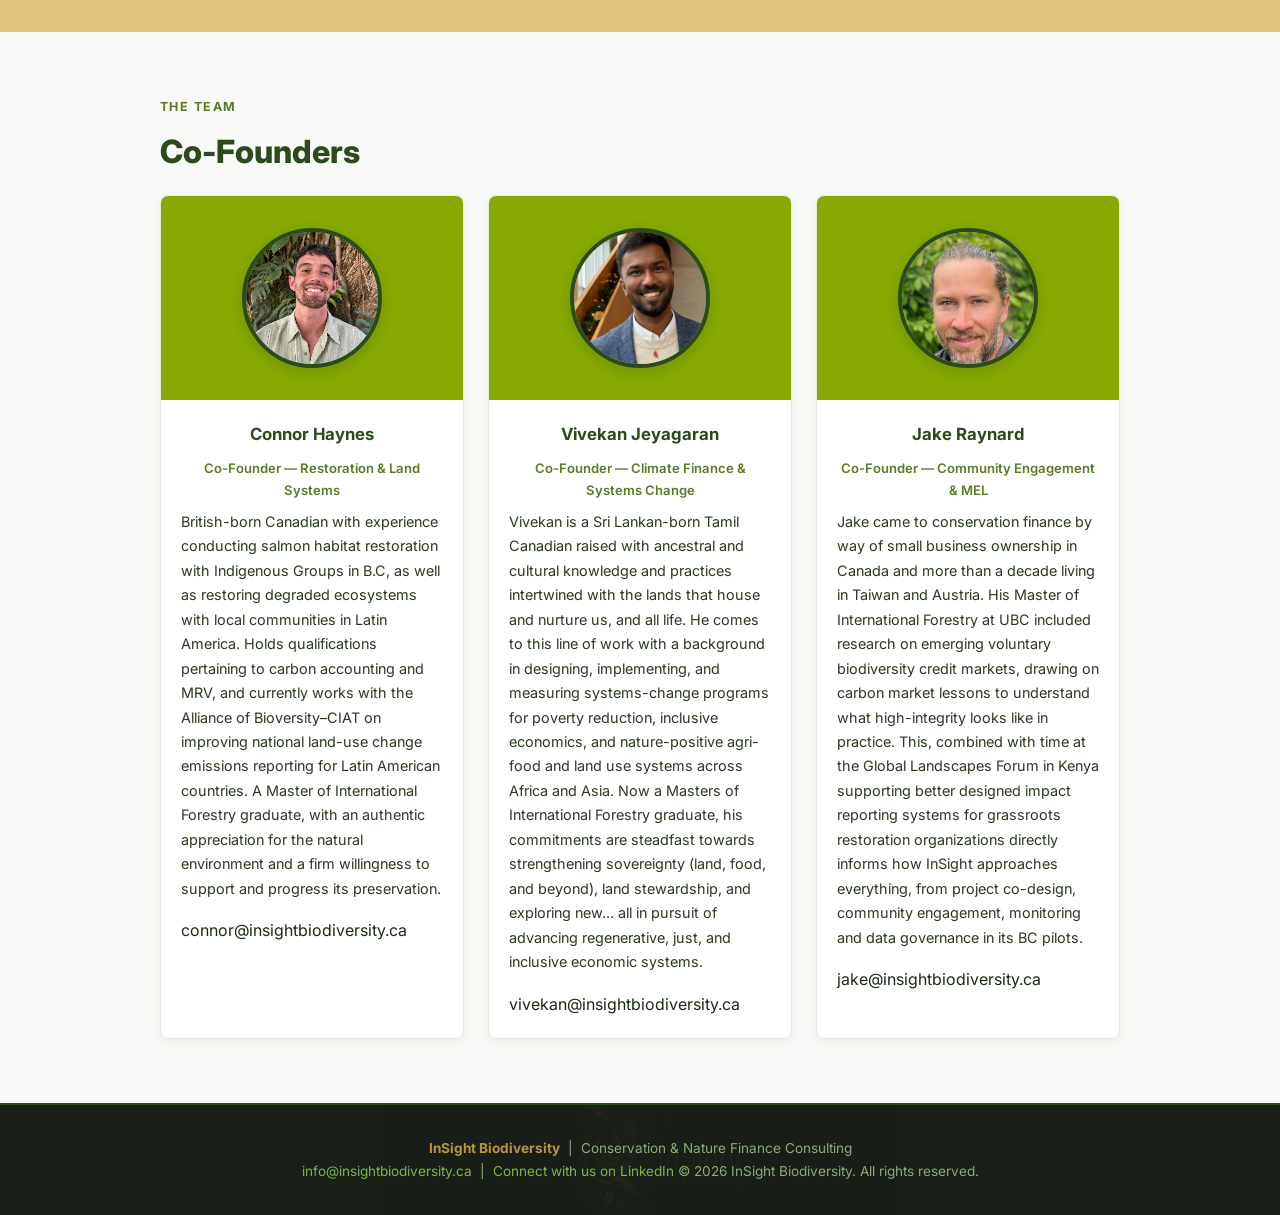
==== commit 05d28048: "Update about.html" ====
--- a/about.html
+++ b/about.html
@@ -105,7 +105,7 @@
       </div>
       <div class="team-card">
         <div style="background:#88AA00;padding:2rem;text-align:center;">
-          <img src="jake-raynard.jpg" alt="Jake Raynard" style="width:180px;height:180px;object-fit:cover;object-position:center top; border-radius:50%;display:block;margin:0 auto;border:4px solid var(--forest);box-shadow:0 4px 16px rgba(45,74,30,0.25);">
+          <img src="jake-raynard.jpg" alt="Jake Raynard" style="width:140px;height:140px;object-fit:cover;object-position:center top; border-radius:50%;display:block;margin:0 auto;border:4px solid var(--forest);box-shadow:0 4px 16px rgba(45,74,30,0.25);">
         </div>
         <div class="team-info">
           <h3 style="text-align:center">Jake Raynard</h3>
@@ -123,9 +123,10 @@
   <div style="position:absolute;inset:0;background:url('owl-logo.jpg') center/40% no-repeat;opacity:0.04;pointer-events:none;"></div>
   <div style="position:relative;z-index:1;">
     <strong>InSight Biodiversity</strong> &nbsp;|&nbsp; Conservation & Nature Finance Consulting<br>
-    <a href="mailto:info@insightbiodiversity.ca">info@insightbiodiversity.ca</a>
-    &nbsp;|&nbsp;
-    <a href="https://www.linkedin.com/company/insight-biodiversity/">Connect with us on LinkedIn</a><br><br>
+   <a href="mailto:info@insightbiodiversity.ca" target="_blank" rel="noopener noreferrer">info@insightbiodiversity.ca</a>
+&nbsp;|&nbsp;
+<a href="https://www.linkedin.com/company/insight-biodiversity/" target="_blank" rel="noopener noreferrer">Connect with us on LinkedIn</a>
+
     &copy; 2026 InSight Biodiversity. All rights reserved.
   </div>
 </footer>
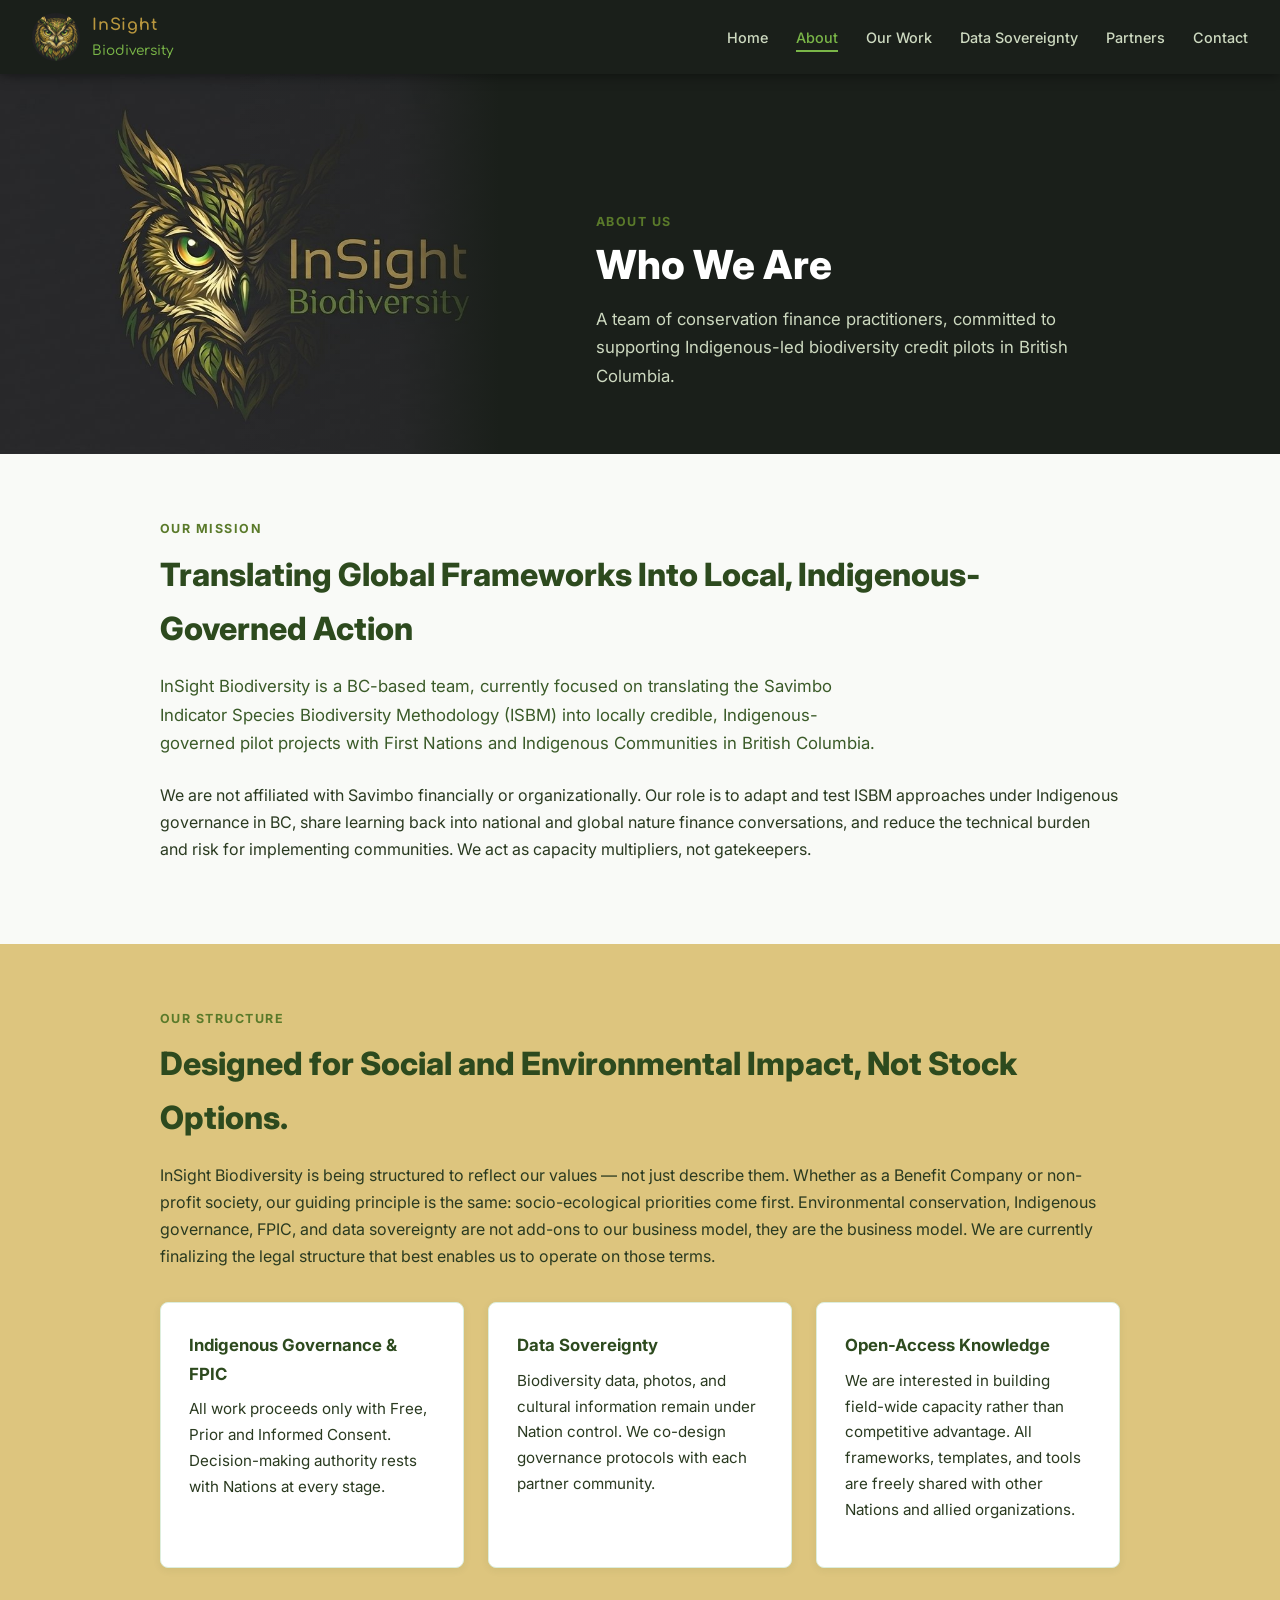
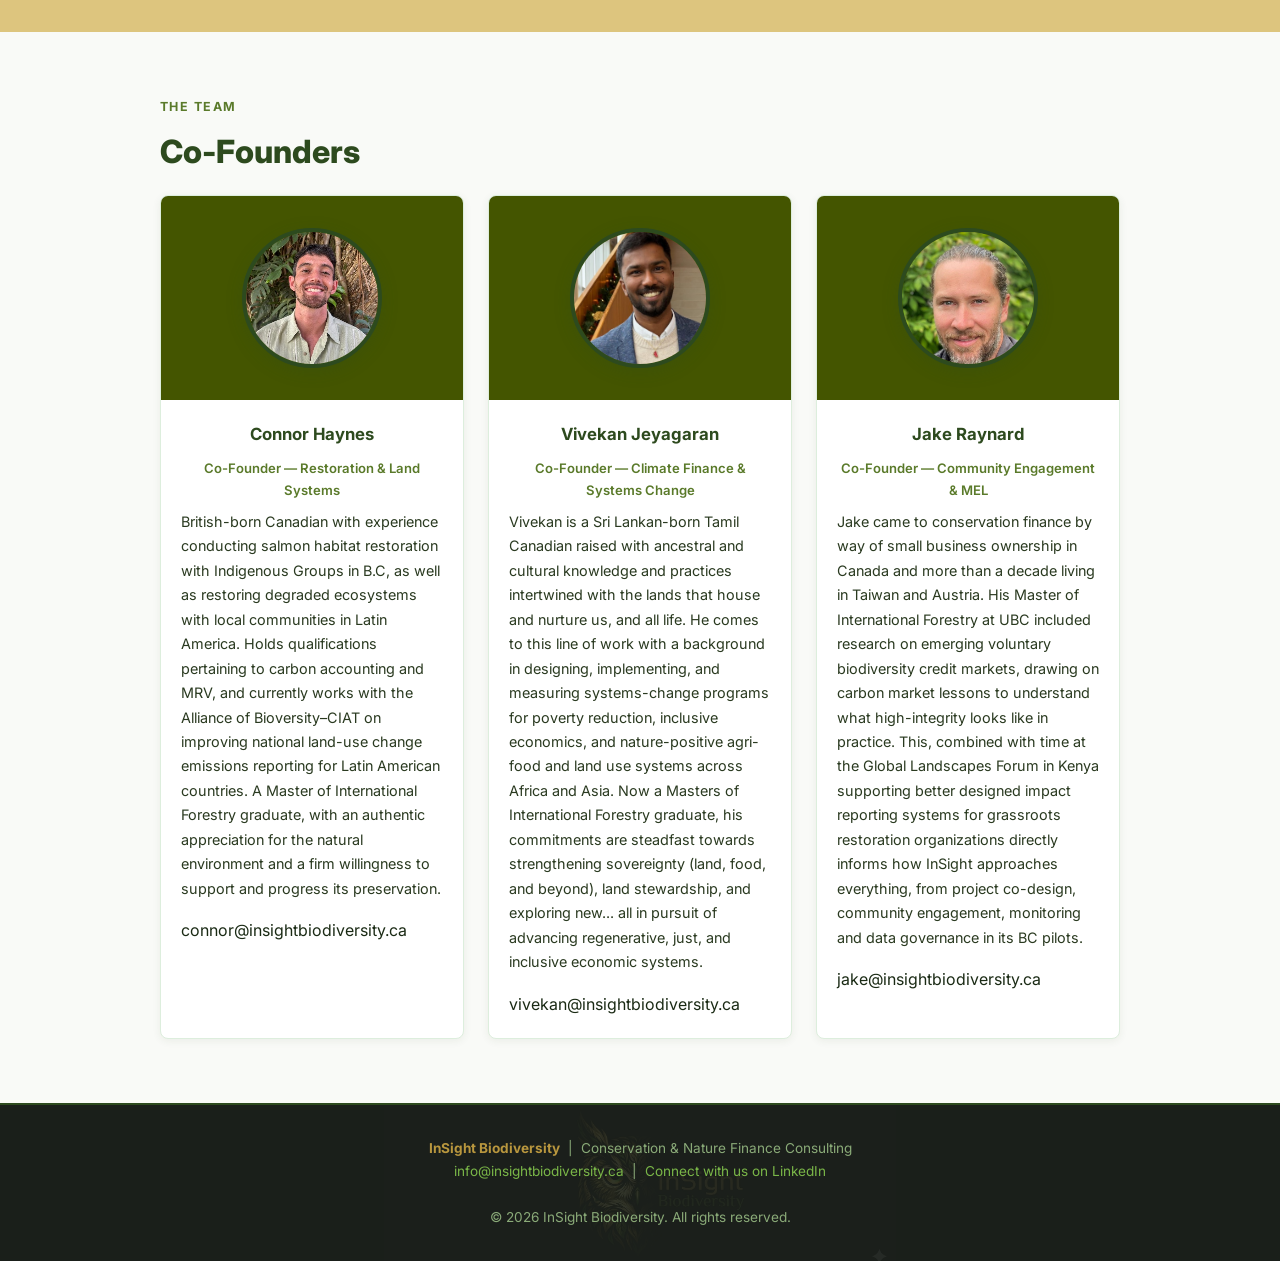
==== commit 831bb4bb: "Update about.html" ====
--- a/about.html
+++ b/about.html
@@ -82,7 +82,7 @@
     <h2>Co-Founders</h2>
     <div class="team-grid">
       <div class="team-card">
-        <div style="background:#88AA00;padding:2rem;text-align:center;">
+        <div style="background:#445500;padding:2rem;text-align:center;">
           <img src="connor-haynes.jpg" alt="Connor Haynes" style="width:140px;height:140px;object-fit:cover;border-radius:50%;display:block;margin:0 auto;border:4px solid var(--forest);box-shadow:0 4px 16px rgba(45,74,30,0.25);">
         </div>
         <div class="team-info">
@@ -93,7 +93,7 @@
         </div>
       </div>
       <div class="team-card">
-        <div style="background:#88AA00;padding:2rem;text-align:center;">
+        <div style="background:#445500;padding:2rem;text-align:center;">
           <img src="vivekan-jeyagaran.jpg" alt="Vivekan Jeyagaran" style="width:140px;height:140px;object-fit:cover;border-radius:50%;display:block;margin:0 auto;border:4px solid var(--forest);box-shadow:0 4px 16px rgba(45,74,30,0.25);">
         </div>
         <div class="team-info">
@@ -104,7 +104,7 @@
         </div>
       </div>
       <div class="team-card">
-        <div style="background:#88AA00;padding:2rem;text-align:center;">
+        <div style="background:#445500;padding:2rem;text-align:center;">
           <img src="jake-raynard.jpg" alt="Jake Raynard" style="width:140px;height:140px;object-fit:cover;object-position:center top; border-radius:50%;display:block;margin:0 auto;border:4px solid var(--forest);box-shadow:0 4px 16px rgba(45,74,30,0.25);">
         </div>
         <div class="team-info">
@@ -120,12 +120,12 @@
 </section>
 
 <footer style="position:relative;overflow:hidden;">
-  <div style="position:absolute;inset:0;background:url('owl-logo.jpg') center/40% no-repeat;opacity:0.04;pointer-events:none;"></div>
+  <div style="position:absolute;inset:0;background:url('owl-logo.jpg') center/40% no-repeat;opacity:0.1;pointer-events:none;"></div>
   <div style="position:relative;z-index:1;">
     <strong>InSight Biodiversity</strong> &nbsp;|&nbsp; Conservation & Nature Finance Consulting<br>
    <a href="mailto:info@insightbiodiversity.ca" target="_blank" rel="noopener noreferrer">info@insightbiodiversity.ca</a>
 &nbsp;|&nbsp;
-<a href="https://www.linkedin.com/company/insight-biodiversity/" target="_blank" rel="noopener noreferrer">Connect with us on LinkedIn</a>
+<a href="https://www.linkedin.com/company/insight-biodiversity/" target="_blank" rel="noopener noreferrer">Connect with us on LinkedIn</a><br><br>
 
     &copy; 2026 InSight Biodiversity. All rights reserved.
   </div>
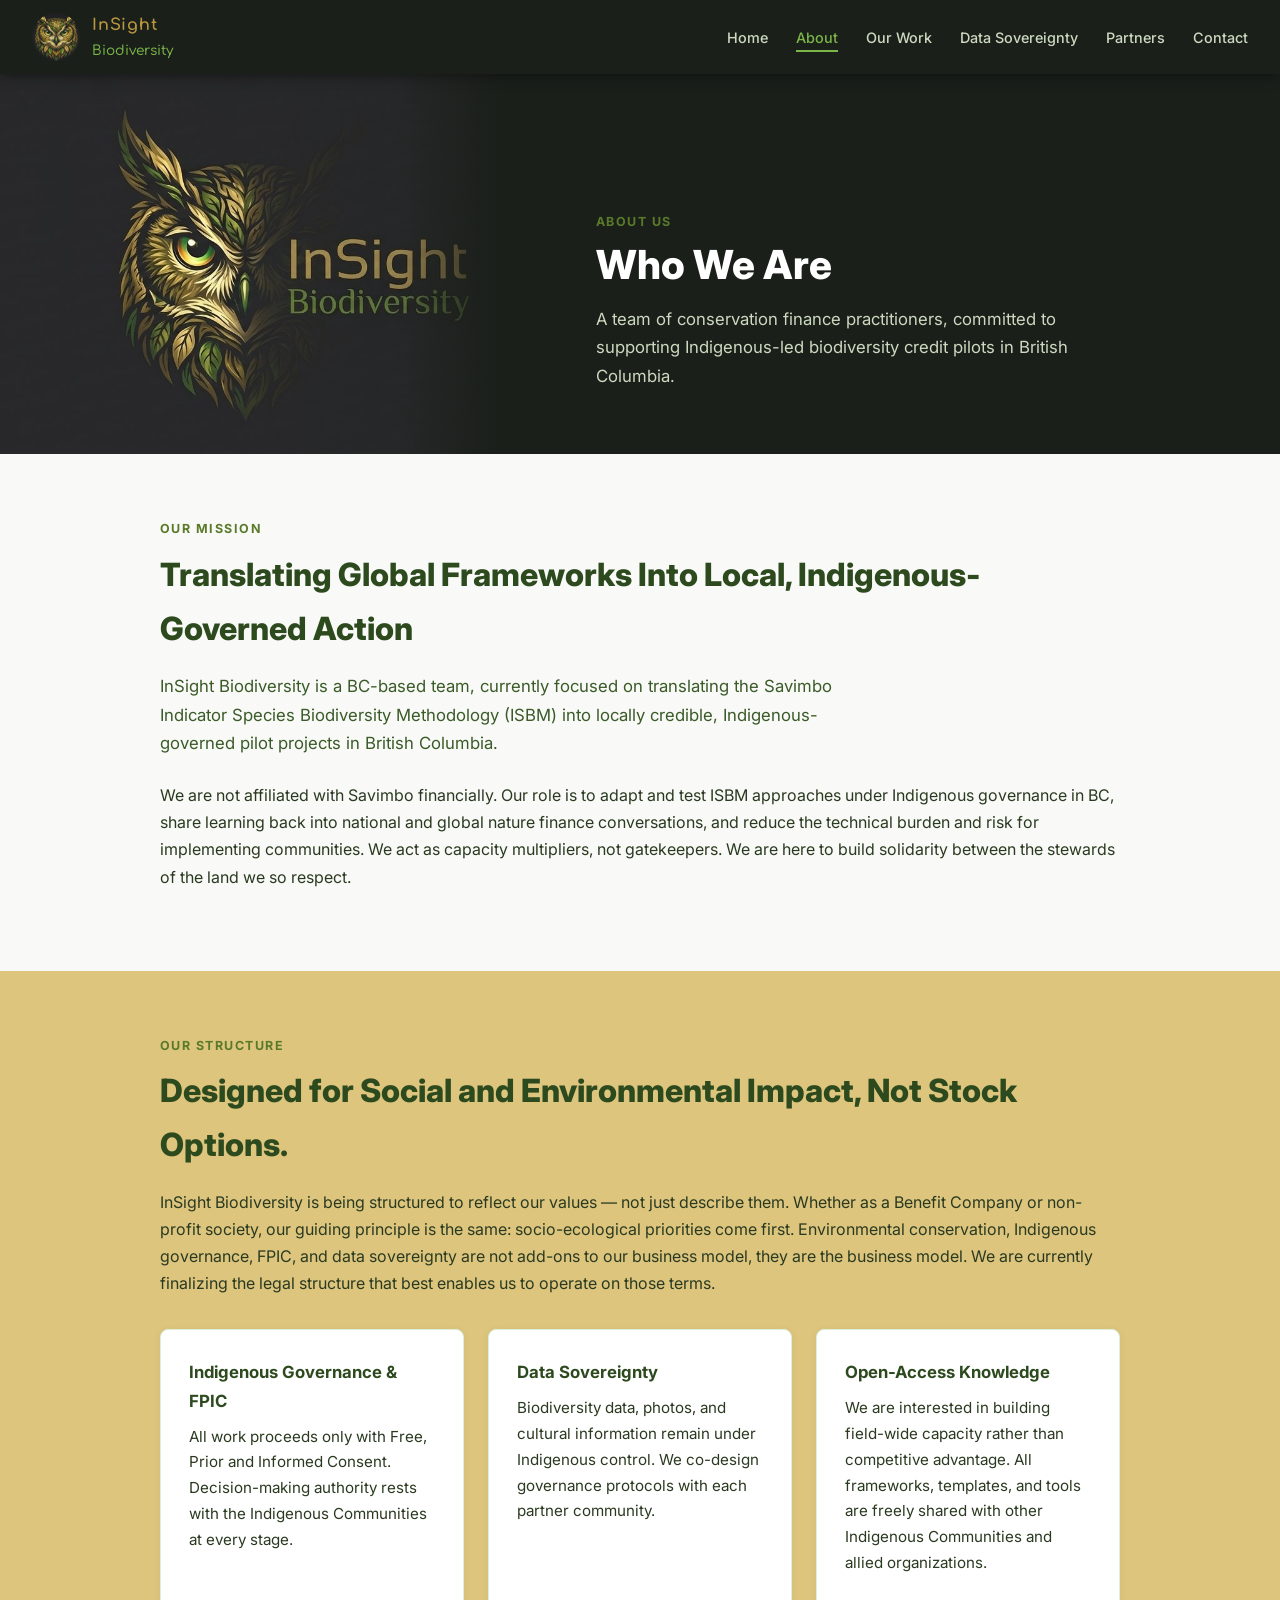
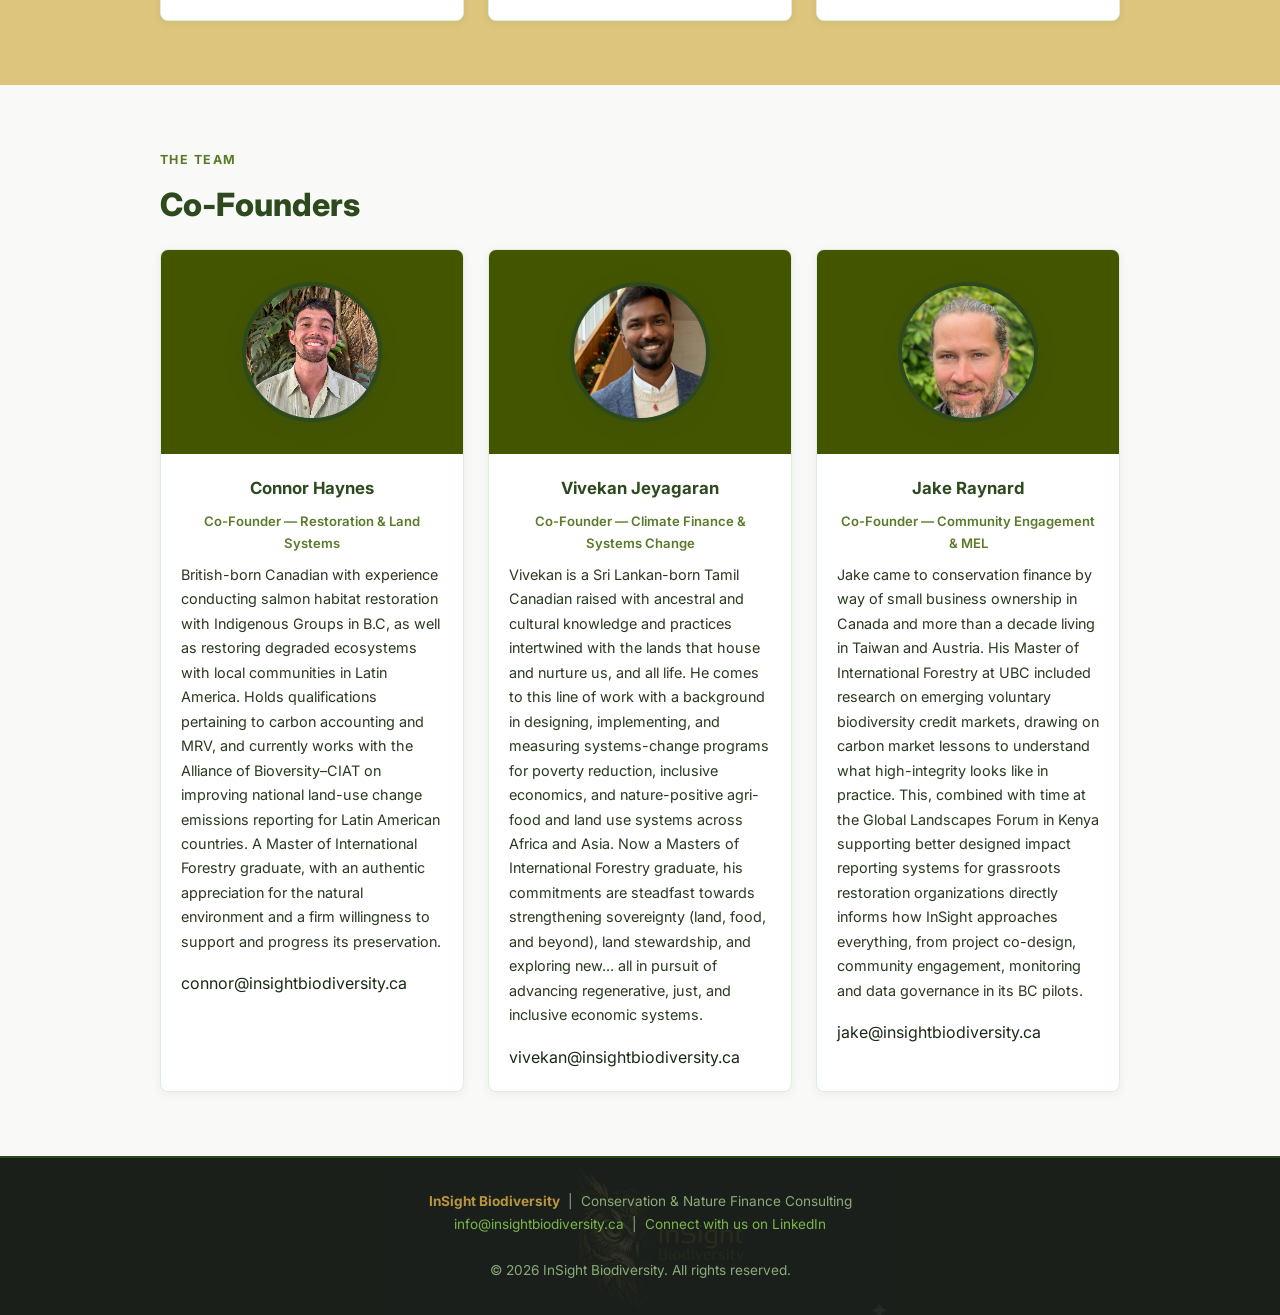
==== commit 23e202a3: "Update about.html" ====
--- a/about.html
+++ b/about.html
@@ -55,8 +55,8 @@
   <div class="section-inner">
     <p class="section-label">Our Mission</p>
     <h2>Translating Global Frameworks Into Local, Indigenous-Governed Action</h2>
-    <p class="lead">InSight Biodiversity is a BC-based team, currently focused on translating the Savimbo Indicator Species Biodiversity Methodology (ISBM) into locally credible, Indigenous-governed pilot projects with First Nations and Indigenous Communities in British Columbia.</p>
-    <p>We are not affiliated with Savimbo financially or organizationally. Our role is to adapt and test ISBM approaches under Indigenous governance in BC, share learning back into national and global nature finance conversations, and reduce the technical burden and risk for implementing communities. We act as capacity multipliers, not gatekeepers.</p>
+    <p class="lead">InSight Biodiversity is a BC-based team, currently focused on translating the Savimbo Indicator Species Biodiversity Methodology (ISBM) into locally credible, Indigenous-governed pilot projects in British Columbia.</p>
+    <p>We are not affiliated with Savimbo financially. Our role is to adapt and test ISBM approaches under Indigenous governance in BC, share learning back into national and global nature finance conversations, and reduce the technical burden and risk for implementing communities. We act as capacity multipliers, not gatekeepers. We are here to build solidarity between the stewards of the land we so respect.</p>
   </div>
 </section>
 
@@ -68,9 +68,9 @@
  </h2>
     <p>InSight Biodiversity is being structured to reflect our values — not just describe them. Whether as a Benefit Company or non-profit society, our guiding principle is the same: socio-ecological priorities come first. Environmental conservation, Indigenous governance, FPIC, and data sovereignty are not add-ons to our business model, they are the business model. We are currently finalizing the legal structure that best enables us to operate on those terms.</p>
     <div class="card-grid-2" style="margin-top:2rem">
-      <div class="card"><h3>Indigenous Governance &amp; FPIC</h3><p>All work proceeds only with Free, Prior and Informed Consent. Decision-making authority rests with Nations at every stage.</p></div>
-      <div class="card"><h3>Data Sovereignty</h3><p>Biodiversity data, photos, and cultural information remain under Nation control. We co-design governance protocols with each partner community.</p></div>
-      <div class="card"><h3>Open-Access Knowledge</h3><p>We are interested in building field-wide capacity rather than competitive advantage. All frameworks, templates, and tools are freely shared with other Nations and allied organizations.</p></div>
+      <div class="card"><h3>Indigenous Governance &amp; FPIC</h3><p>All work proceeds only with Free, Prior and Informed Consent. Decision-making authority rests with the Indigenous Communities at every stage.</p></div>
+      <div class="card"><h3>Data Sovereignty</h3><p>Biodiversity data, photos, and cultural information remain under Indigenous control. We co-design governance protocols with each partner community.</p></div>
+      <div class="card"><h3>Open-Access Knowledge</h3><p>We are interested in building field-wide capacity rather than competitive advantage. All frameworks, templates, and tools are freely shared with other Indigenous Communities and allied organizations.</p></div>
       
     </div>
   </div>
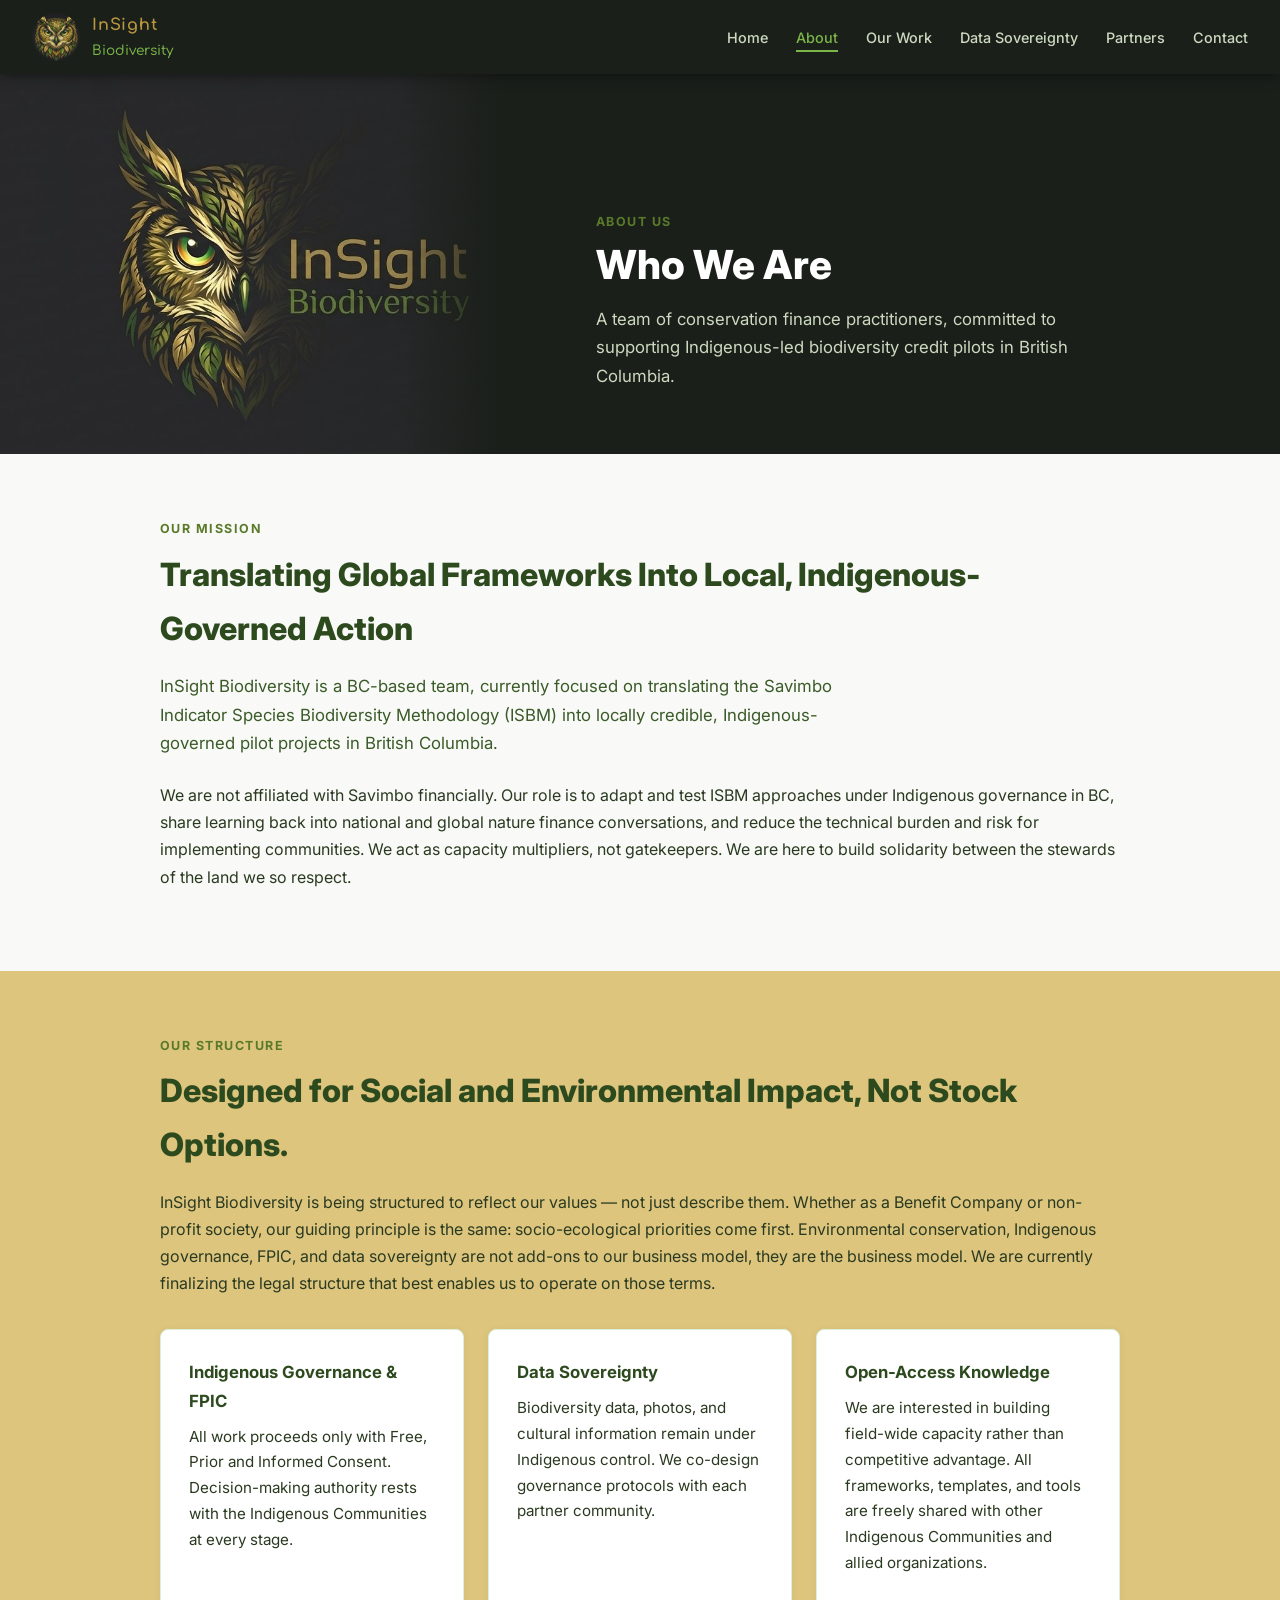
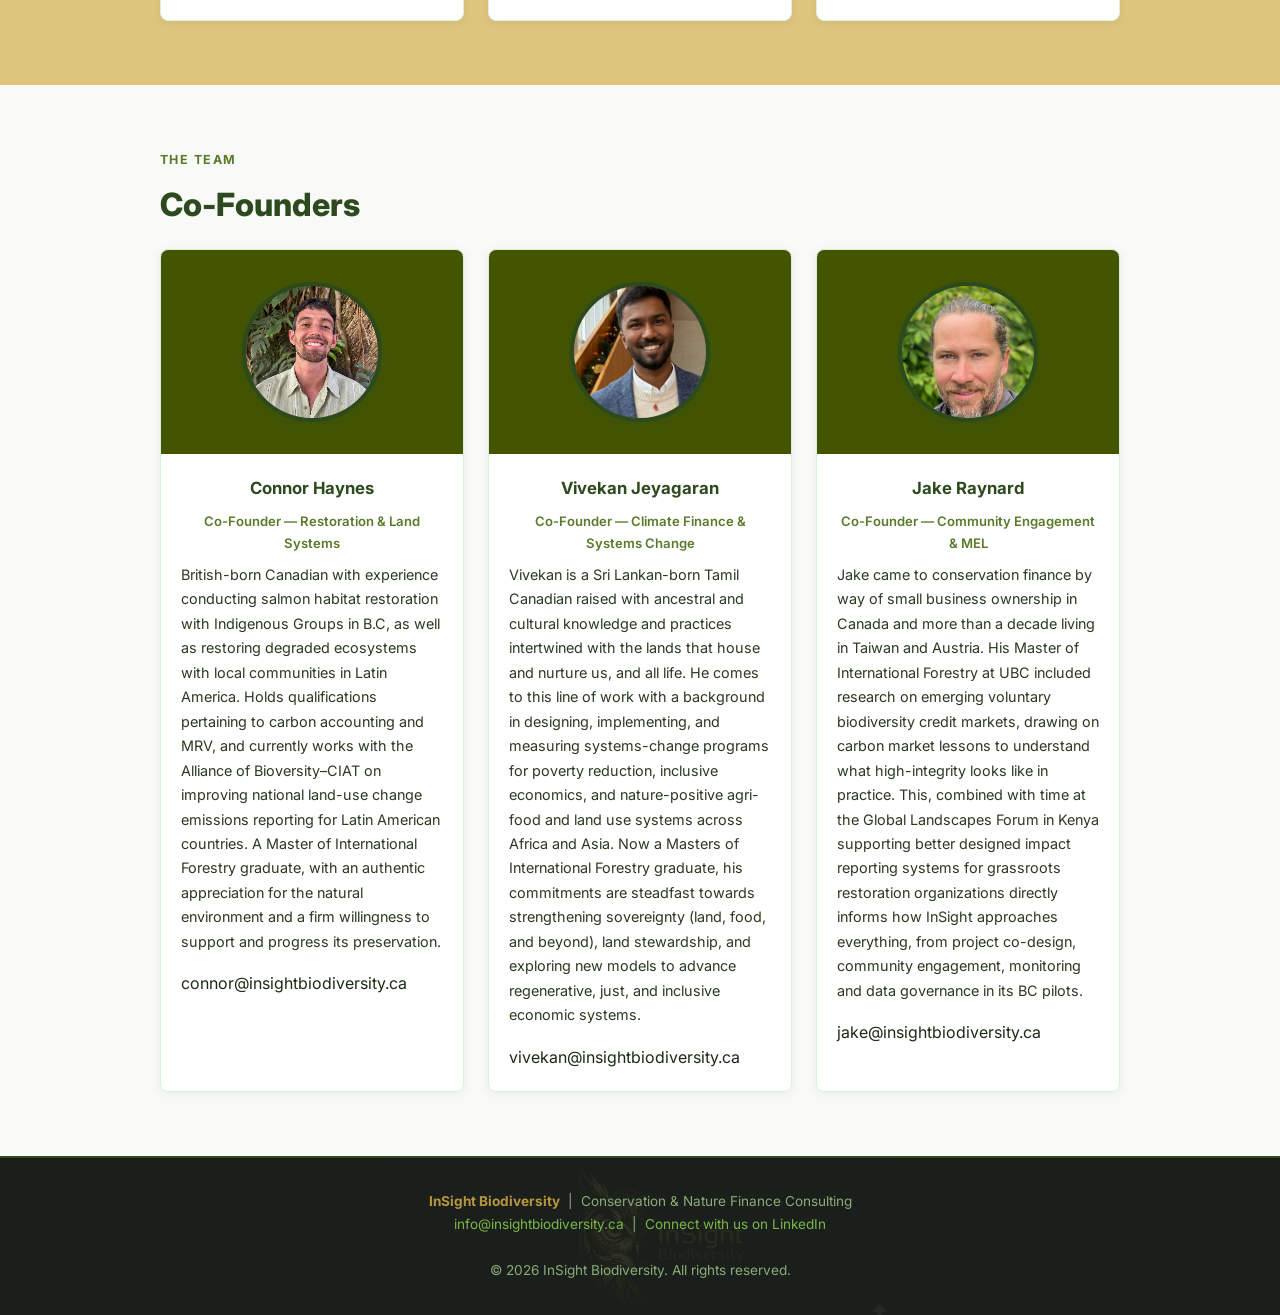
==== commit 715e3d74: "Update about.html" ====
--- a/about.html
+++ b/about.html
@@ -99,7 +99,7 @@
         <div class="team-info">
           <h3 style="text-align:center">Vivekan Jeyagaran</h3>
           <p class="role" style="text-align:center">Co-Founder &mdash; Climate Finance &amp; Systems Change</p>
-          <p style="font-size:0.9rem">Vivekan is a Sri Lankan-born Tamil Canadian raised with ancestral and cultural knowledge and practices intertwined with the lands that house and nurture us, and all life. He comes to this line of work with a background in designing, implementing, and measuring systems-change programs for poverty reduction, inclusive economics, and nature-positive agri-food and land use systems across Africa and Asia. Now a Masters of International Forestry graduate, his commitments are steadfast towards strengthening sovereignty (land, food, and beyond), land stewardship, and exploring new... all in pursuit of advancing regenerative, just, and inclusive economic systems.</p>
+          <p style="font-size:0.9rem">Vivekan is a Sri Lankan-born Tamil Canadian raised with ancestral and cultural knowledge and practices intertwined with the lands that house and nurture us, and all life. He comes to this line of work with a background in designing, implementing, and measuring systems-change programs for poverty reduction, inclusive economics, and nature-positive agri-food and land use systems across Africa and Asia. Now a Masters of International Forestry graduate, his commitments are steadfast towards strengthening sovereignty (land, food, and beyond), land stewardship, and exploring new models to advance regenerative, just, and inclusive economic systems.</p>
        <a href="mailto:vivekan@insightbiodiversity.ca">vivekan@insightbiodiversity.ca</a>
         </div>
       </div>
